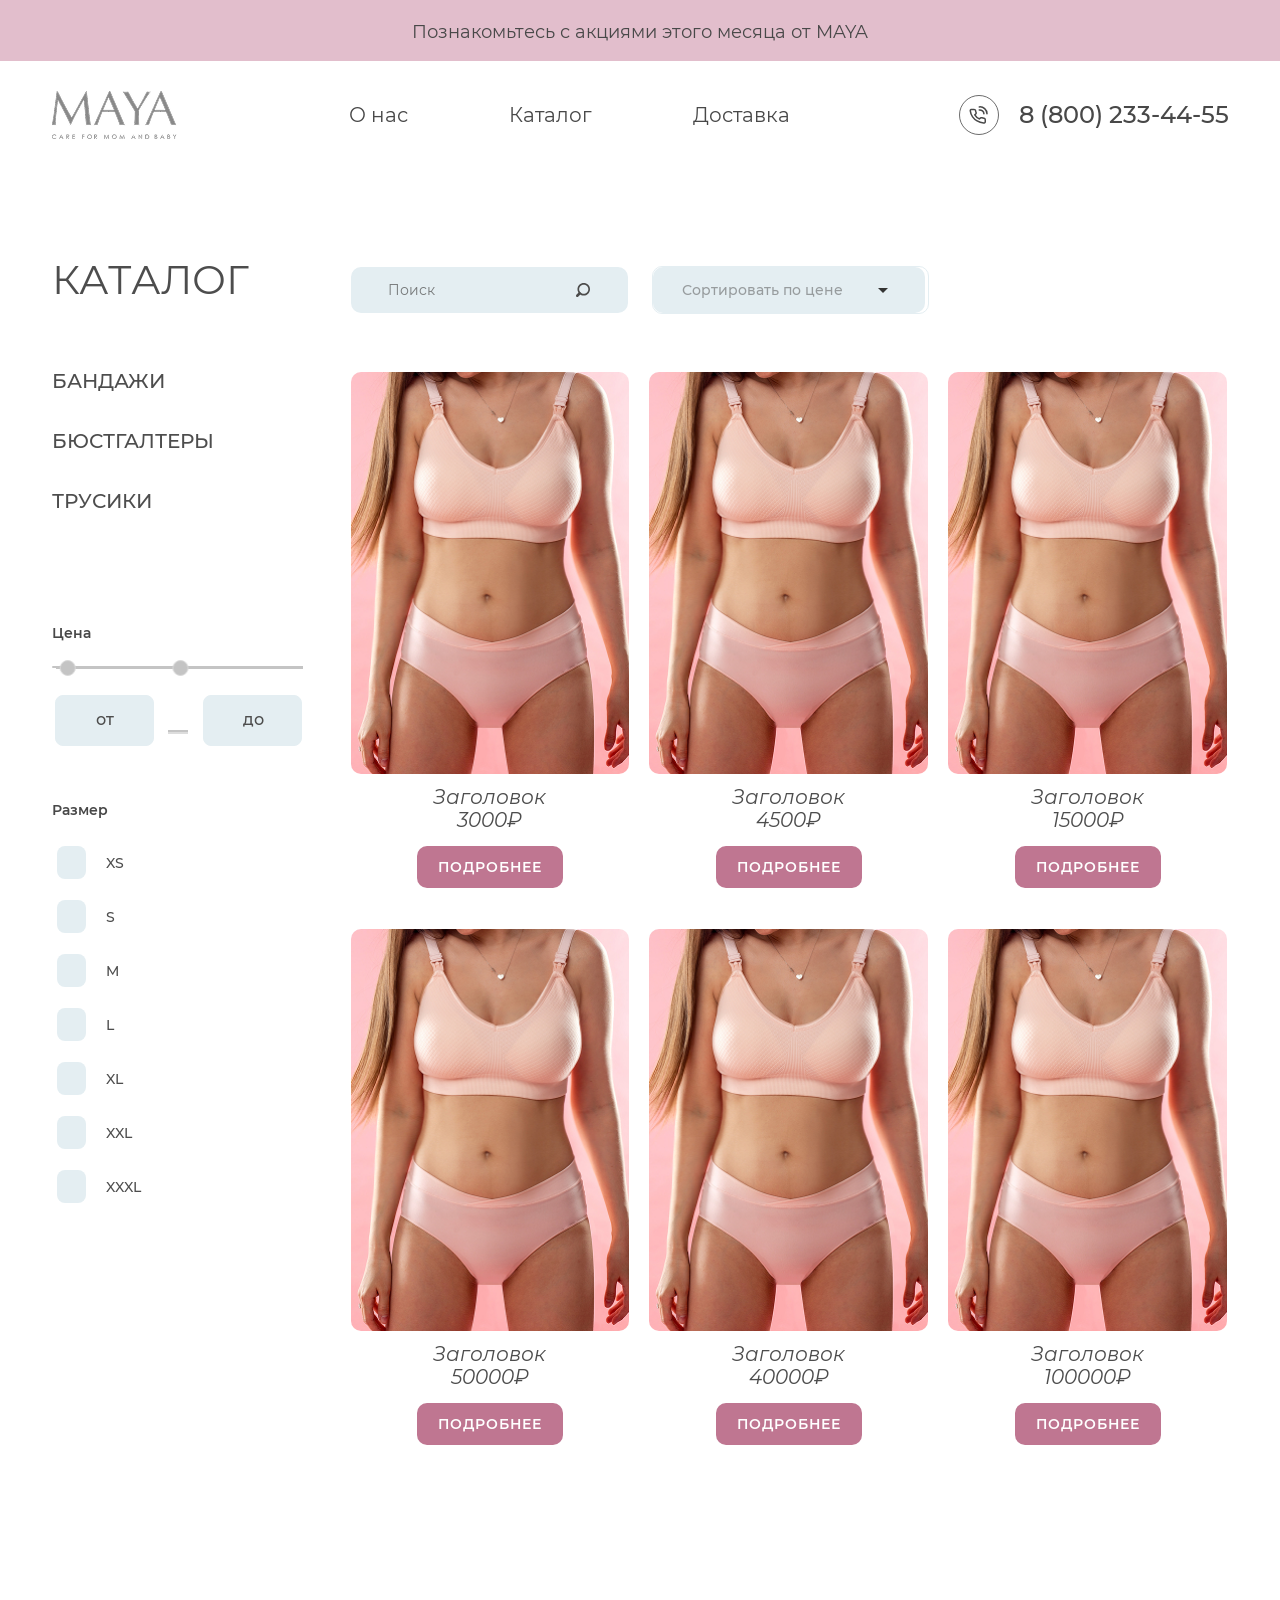
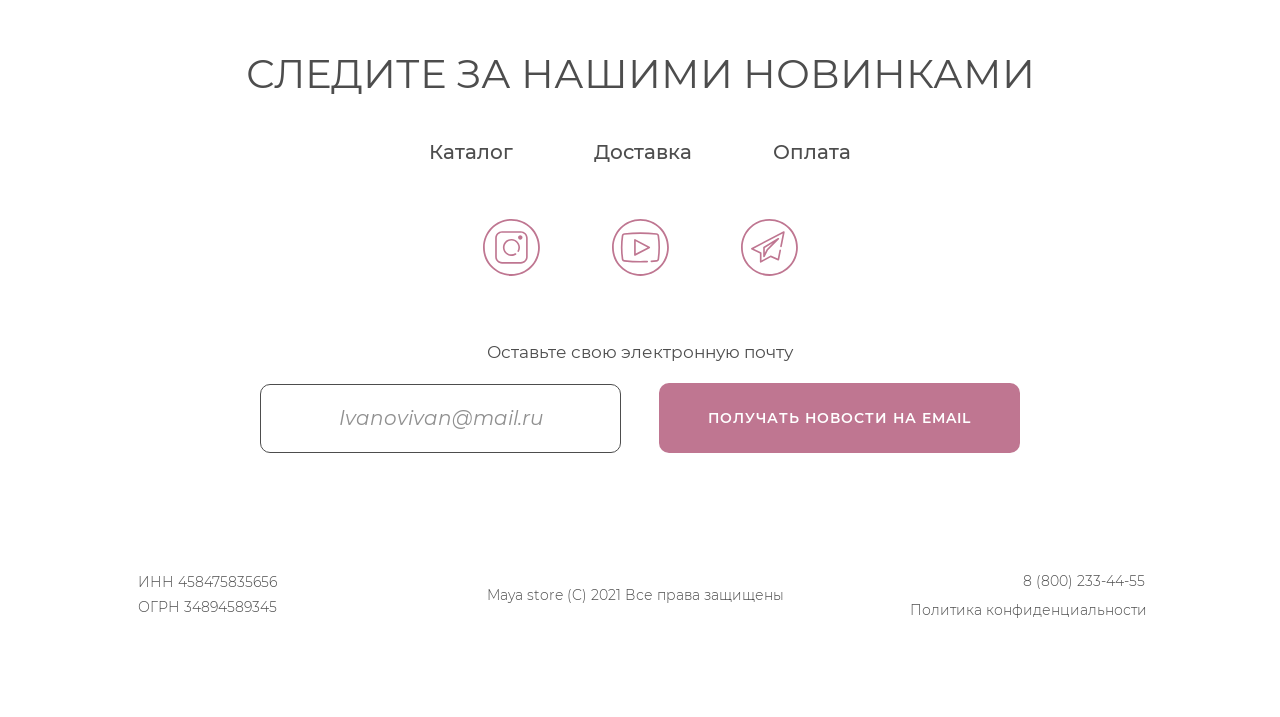
==== catalog.html @ 677fe9fd "Магазин нижнего женского белья" ====
<!DOCTYPE html>
<html lang="ru">
  <head>
    <meta charset="UTF-8">
    <meta http-equiv="X-UA-Compatible" content="IE=edge">
    <link rel="shortcut icon" href="img/favicon.svg">
    <meta name="viewport" content="width=device-width, initial-scale=1.0">
    <!--закрасить адресную строку и строку уведомлений в любой цвет.-->
    <meta name="theme-color" content="#1f1f1f">
    <!--Для поиска в сети-->
    <meta name="description" content="Рада видеть Вас на своём сайте.">
    <meta property="og:title" content="Сайт магазина белья для будущих мам">
    <meta property="og:type" content="website">
    <!-- здесь ссылка на сайт-->
    <meta property="og:url" content="http://....ru/">
    <!-- <meta property="og:image" content="картинка для поисковиков ссылка"> -->
    <meta property="og:image" content="https://raw.githubusercontent.com/leska-ver/leska-portfolio/main/img/propertyOgImage.jpg">
    <meta name="keywords" content="заказать, цена, бельё, женское, мам">
    <!-- // Для поиска в сети-->
    <title>MAYA-Каталог</title>
    <!-- Для ценика-Range/полоса nouislider.min.css -->
	  <link rel="stylesheet" href="css/nouislider.min.css">    
    <link rel="stylesheet" href="css/choices.min.css"><!-- Бибиотека для  Селектор. Выбор товара -->
    <link rel="stylesheet" href="css/normalize.css">
    <link rel="stylesheet" href="css/style.css">
    <!-- Временный багфикс. Когда гугл показывает старые данные, ставим это.  
    <meta http-equiv="Cache-Control" content="no-cache, no-store, must-revalidate">
    <meta http-equiv="Pragma" content="no-cache">
    <meta http-equiv="Expires" content="0">-->
  </head>
  <body>
    <div class="wrapper">
      <h1 class="visually-hidden">Я для семантики</h1>
      <header class="header catalog1">      
        <div class="header__top pinc">
          <div class="header__top-container container tundora">
            <h2 class="header__top-h2 h2 inherit">Познакомьтесь с акциями этого месяца от MAYA</h2>
          </div>                
        </div>
        <div class="header__bottom">          
          <div class="header__bottom-container container">
            <a class="header__bottom-logo logo border-tapestry" href="index.html" aria-label="Логотип MAYA">
              <img class="logo__img" src="img/logo-black.png" alt="Логотип MAYA">
            </a>
            <div class="header__bottom-navigation navigation">
              <button class="navigation__burger burger" type="button">
                <span class="burger__lines"></span>
              </button>
              <nav class="navigation__nav">
                <ul class="navigation__list">
                  <li class="navigation__item">
                    <a class="navigation__link tundora border-tapestry" href="o-nas.html" aria-label="Ссылка">О нас</a>
                  </li>
                  <li class="navigation__item">
                    <a class="navigation__link tundora border-tapestry" href="catalog.html" aria-label="Ссылка">Каталог</a>
                  </li>
                  <li class="navigation__item">
                    <a class="navigation__link tundora border-tapestry" href="dostavka.html" aria-label="Ссылка">Доставка</a>
                  </li>
                </ul>
              </nav>
              <div class="navigation__overlay"></div>
            </div>
            <a class="header__bottom-telephone tundora border-tapestry" href="tel:+78002334455" aria-label="Номер для связи">
              <span>
                <svg width="40" height="40" viewBox="0 0 40 40" fill="none" xmlns="http://www.w3.org/2000/svg">
                  <path d="M26.2625 24.6418V26.7035C26.2633 26.8949 26.2203 27.0843 26.1362 27.2597C26.0522 27.435 25.9288 27.5925 25.7742 27.7218C25.6195 27.8512 25.4369 27.9497 25.2381 28.0111C25.0392 28.0724 24.8285 28.0951 24.6195 28.0779C22.3003 27.8481 20.0726 27.1255 18.1153 25.9682C16.2943 24.9131 14.7504 23.5053 13.5933 21.8449C12.3196 20.0521 11.5269 18.0109 11.2796 15.8867C11.2607 15.6967 11.2855 15.5052 11.3523 15.3243C11.4191 15.1435 11.5264 14.9773 11.6675 14.8364C11.8086 14.6955 11.9803 14.5829 12.1717 14.5058C12.3632 14.4287 12.5701 14.3888 12.7794 14.3886H15.0404C15.4061 14.3853 15.7607 14.5034 16.038 14.7209C16.3154 14.9384 16.4965 15.2404 16.5477 15.5706C16.6431 16.2304 16.8201 16.8782 17.0753 17.5017C17.1767 17.7477 17.1986 18.015 17.1385 18.272C17.0784 18.529 16.9387 18.7649 16.7361 18.9517L15.779 19.8245C16.8518 21.5449 18.4141 22.9695 20.301 23.9478L21.2581 23.075C21.463 22.8902 21.7217 22.7629 22.0036 22.7081C22.2854 22.6533 22.5786 22.6733 22.8484 22.7658C23.5321 22.9984 24.2426 23.1598 24.9662 23.2468C25.3323 23.2939 25.6666 23.462 25.9056 23.7193C26.1446 23.9765 26.2716 24.3048 26.2625 24.6418Z" stroke="#484848" stroke-width="1.5" stroke-linecap="round" stroke-linejoin="round"/>
                  <path d="M27.9997 18.8067C27.9997 14.7135 24.3193 11.4472 20.2725 11.8946" stroke="#484848" stroke-width="1.5" stroke-linecap="round" stroke-linejoin="round"/>
                  <path d="M24.9088 18.808C24.9088 16.5335 22.7006 14.7186 20.2725 14.9672" stroke="#484848" stroke-width="1.5" stroke-linecap="round" stroke-linejoin="round"/>
                  <circle opacity="0.8" cx="20" cy="20" r="19.5" stroke="#484848"/>
                </svg>
              </span>
              8 (800) 233-44-55
            </a>
          </div>
        </div>
      </header>
      <main>
        <section class="katalog">
            <!-- ВСЕ радио-кнопки ВНЕШНИМИ элементами -->
            <input class="katalog__input" type="radio" id="reset" name="color" checked style="display: none;" />
            <input class="katalog__input" type="radio" id="blueXs" name="color" style="display: none;" />
            <input class="katalog__input" type="radio" id="redS" name="color" style="display: none;" />
            <input class="katalog__input" type="radio" id="greenM" name="color" style="display: none;" />
            <input class="katalog__input" type="radio" id="yellowL" name="color" style="display: none;" />
            <input class="katalog__input" type="radio" id="pinkXL" name="color" style="display: none;" />
            <input class="katalog__input" type="radio" id="brownXXL" name="color" style="display: none;" />
            <input class="katalog__input" type="radio" id="goldXXXL" name="color" style="display: none;" />
          <div class="katalog__container container">
            <div class="katalog__left">
              <h2 class="katalog__h2 h2">каталог</h2>
              <ul class="katalog__list">
                <li class="katalog__item">
                  <a class="katalog__link" href="#">Бандажи</a>
                </li>
                <li class="katalog__item">
                  <a class="katalog__link" href="#">Бюстгалтеры</a>
                </li>
                <li class="katalog__item">
                  <a class="katalog__link" href="#">Трусики</a>
                </li>
              </ul>
              <div class="katalog__price">
                <h3 class="katalog__h3 h3">Цена</h3>
                <form class="katalog__form" action="#"  aria-label="выберите цену">
                  <div class="katalog__price-slide" id="range-slider"></div>
                  <div class="katalog__labelprice">
                    <label class="katalog__label-ot" tabindex="0" role="button" aria-label="Изменить минимальную цену">
                      <span class="katalog__price-display" id="min-display">от</span>
                      <input class="katalog__price-input first-price" type="number" id="first-price" min="0" max="225000" value="2000" style="display: none;">
                    </label>
                    <div class="katalog__line" role="presentation" aria-hidden="true"></div>
                    <label class="katalog__label-do" tabindex="0" role="button" aria-label="Изменить максимальную цену">
                      <span class="katalog__price-display" id="max-display">до</span>
                      <input class="katalog__price-input second-price" type="number" id="second-price" min="0" max="225000" value="150000" style="display: none;">
                    </label>
                  </div>
                </form>
              </div>
              <!-- Размеры (цвета) -->
              <h3 class="katalog__h3 h3">Размер</h3>
              <!-- Только лейблы -->
              <label class="katalog__radio katalog__radio--vse katalog__radio--reset" for="reset" tabindex="0" aria-label="Все размеры" style="display: none;"><!-- Все--></label>
              <label class="katalog__radio katalog__radio--xs" for="blueXs" tabindex="0" aria-label="Размер XS"><!--XS--></label>
              <label class="katalog__radio katalog__radio--s" for="redS" tabindex="0" aria-label="Размер S"><!--S--></label>
              <label class="katalog__radio katalog__radio--m" for="greenM" tabindex="0" aria-label="Размер M"><!--M--></label>
              <label class="katalog__radio katalog__radio--l" for="yellowL" tabindex="0" aria-label="Размер L"><!--L--></label>
              <label class="katalog__radio katalog__radio--xl" for="pinkXL" tabindex="0" aria-label="Размер XL"><!--XL--></label>
              <label class="katalog__radio katalog__radio--xxl" for="brownXXL" tabindex="0" aria-label="Размер XXL"><!--XXL--></label>
              <label class="katalog__radio katalog__radio--xxxl" for="goldXXXL" tabindex="0" aria-label="Размер XXXL"><!--XXXL--></label>
            </div>
            <div class="katalog__right">
              <div class="katalog__parameters">
                <!-- Поиск -->
                <form class="katalog__search">
                  <button type="button" aria-label="Поиск по товарам" class="katalog__search-icon">
                    <svg class="icon-search" width="14" height="14" viewBox="0 0 14 14" fill="none" xmlns="http://www.w3.org/2000/svg">
                      <path fill-rule="evenodd" clip-rule="evenodd" d="M4.49645 9.50337C6.28874 11.2956 9.19461 11.2956 10.9869 9.50337C12.7792 7.71112 12.7792 4.8053 10.9869 3.01305C9.19461 1.22079 6.28874 1.22079 4.49645 3.01305C2.70416 4.8053 2.70416 7.71112 4.49645 9.50337ZM3.31637 10.6834C5.7604 13.1274 9.72295 13.1274 12.167 10.6834C14.611 8.23945 14.611 4.27697 12.167 1.83299C9.72295 -0.610996 5.7604 -0.610996 3.31637 1.83299C0.872338 4.27697 0.872338 8.23945 3.31637 10.6834Z" fill="#4C4C4C"/>
                      <path d="M3.61183 8.61815L5.38195 10.3882L2.13673 13.6334C1.64792 14.1222 0.85541 14.1222 0.366604 13.6334C-0.122201 13.1446 -0.122201 12.3521 0.366604 11.8633L3.61183 8.61815Z" fill="#4C4C4C"/>
                    </svg>
                    <!-- Иконка крестика (скрыта по умолчанию) -->
                    <svg class="icon-clear" width="14" height="14" viewBox="0 0 14 14" fill="none" style="display: none;">
                      <path d="M13 1L1 13M1 1L13 13" stroke="#4C4C4C" stroke-width="2" stroke-linecap="round"/>
                    </svg>
                  </button>
                  <input type="search" class="katalog__search-input" placeholder="Поиск" name="search">
                </form>
                <!-- Селектор "Размер" Фильтр по размеру (добавь этот блок) -->
                <div class="katalog__filter-size">
                  <label class="katalog__filter-title" for="size-filter">Размер</label><!-- Доступность -->
                  <select class="katalog__size-select" name="size" id="size-filter">
                    <option value="">Сортировать по цене</option>
                    <option value="0-3000">до 3 000₽ (бюджет)</option>
                    <option value="3001-4500">3 001₽ - 4 500₽ (стандарт)</option>
                    <option value="4501-50000">4 501₽ - 50 000₽ (премиум)</option>
                    <option value="50001-150000">50 001₽ - 150 000₽ (люкс)</option>
                    <option value="150001-225000">от 150 001₽ (эксклюзив)</option>
                  </select>
                </div>
              </div> 
              <!-- Товары -->
              <ul class="katalog__filter-list">
                <li class="katalog__filter-item blueXs" data-price="3000" data-size="XS">
                  <article class="katalog__filter-article">
                    <div class="katalog__filter-platform">
                      <img class="katalog__filter-img" src="./img/underwear.jpg" srcset="./img/underwear@2x.jpg 2x" width="250" height="356" loading="lazy" alt="Товар">
                    </div>
                    <div class="katalog__filter-block">
                      <div><!--Блок для выравнивание текста-->
                        <p class="katalog__filter-desc">
                          <span class="katalog__filter-name">Заголовок</span>
                          <span class="katalog__filter-price">3000₽</span>
                        </p>                        
                      </div> 
                      <div class="katalog__filter-action">
                        <a class="katalog__filter-btn btn" href="productCard.html" target="_blank">подробнее</a>
                      </div>
                    </div>
                  </article>
                </li>
                <li class="katalog__filter-item redS" data-price="4500" data-size="S">
                  <article class="katalog__filter-article">
                    <div class="katalog__filter-platform">
                      <img class="katalog__filter-img" src="./img/underwear.jpg" srcset="./img/underwear@2x.jpg 2x" width="250" height="356" loading="lazy" alt="Товар">
                    </div>
                    <div class="katalog__filter-block">
                      <div><!--Блок для выравнивание текста-->
                        <p class="katalog__filter-desc">
                          <span class="katalog__filter-name">Заголовок</span>
                          <span class="katalog__filter-price">4500₽</span>
                        </p>                        
                      </div> 
                      <div class="katalog__filter-action">
                        <a class="katalog__filter-btn btn" href="productCard.html" target="_blank">подробнее</a>
                      </div>
                    </div>
                  </article>
                </li>
                <li class="katalog__filter-item greenM" data-price="15000" data-size="M">
                  <article class="katalog__filter-article">
                    <div class="katalog__filter-platform">
                      <img class="katalog__filter-img" src="./img/underwear.jpg" srcset="./img/underwear@2x.jpg 2x" width="250" height="356" loading="lazy" alt="Товар">
                    </div>
                    <div class="katalog__filter-block">
                      <div><!--Блок для выравнивание текста-->
                        <p class="katalog__filter-desc">
                          <span class="katalog__filter-name">Заголовок</span>
                          <span class="katalog__filter-price">15000₽</span>
                        </p>                        
                      </div> 
                      <div class="katalog__filter-action">
                        <a class="katalog__filter-btn btn" href="productCard.html" target="_blank">подробнее</a>
                      </div>
                    </div>
                  </article>
                </li>
                <li class="katalog__filter-item yellowL" data-price="50000" data-size="L">
                  <article class="katalog__filter-article">
                    <div class="katalog__filter-platform">
                      <img class="katalog__filter-img" src="./img/underwear.jpg" srcset="./img/underwear@2x.jpg 2x" width="250" height="356" loading="lazy" alt="Товар">
                    </div>
                    <div class="katalog__filter-block">
                      <div><!--Блок для выравнивание текста-->
                        <p class="katalog__filter-desc">
                          <span class="katalog__filter-name">Заголовок</span>
                          <span class="katalog__filter-price">50000₽</span>
                        </p>                        
                      </div> 
                      <div class="katalog__filter-action">
                        <a class="katalog__filter-btn btn" href="productCard.html" target="_blank">подробнее</a>
                      </div>
                    </div>
                  </article>
                </li>
                <li class="katalog__filter-item pinkXL" data-price="40000" data-size="XL">
                  <article class="katalog__filter-article">
                    <div class="katalog__filter-platform">
                      <img class="katalog__filter-img" src="./img/underwear.jpg" srcset="./img/underwear@2x.jpg 2x" width="250" height="356" loading="lazy" alt="Товар">
                    </div>
                    <div class="katalog__filter-block">
                      <div><!--Блок для выравнивание текста-->
                        <p class="katalog__filter-desc">
                          <span class="katalog__filter-name">Заголовок</span>
                          <span class="katalog__filter-price">40000₽</span>
                        </p>                        
                      </div> 
                      <div class="katalog__filter-action">
                        <a class="katalog__filter-btn btn" href="productCard.html" target="_blank">подробнее</a>
                      </div>
                    </div>
                  </article>
                </li>
                <li class="katalog__filter-item brownXXL" data-price="100000" data-size="XXL">
                  <article class="katalog__filter-article">
                    <div class="katalog__filter-platform">
                      <img class="katalog__filter-img" src="./img/underwear.jpg" srcset="./img/underwear@2x.jpg 2x" width="250" height="356" loading="lazy" alt="Товар">
                    </div>
                    <div class="katalog__filter-block">
                      <div><!--Блок для выравнивание текста-->
                        <p class="katalog__filter-desc">
                          <span class="katalog__filter-name">Заголовок</span>
                          <span class="katalog__filter-price">1000₽</span>
                        </p>                        
                      </div> 
                      <div class="katalog__filter-action">
                        <a class="katalog__filter-btn btn" href="productCard.html" target="_blank">подробнее</a>
                      </div>
                    </div>
                  </article>
                </li>
                <li class="katalog__filter-item goldXXXL" data-price="177077" data-size="XXXL">
                  <article class="katalog__filter-article">
                    <div class="katalog__filter-platform">
                      <img class="katalog__filter-img" src="./img/underwear.jpg" srcset="./img/underwear@2x.jpg 2x" width="250" height="356" loading="lazy" alt="Товар">
                    </div>
                    <div class="katalog__filter-block">
                      <div><!--Блок для выравнивание текста-->
                        <p class="katalog__filter-desc">
                          <span class="katalog__filter-name">Заголовок</span>
                          <span class="katalog__filter-price">177077₽</span>
                        </p>                        
                      </div> 
                      <div class="katalog__filter-action">
                        <a class="katalog__filter-btn btn" href="productCard.html" target="_blank">подробнее</a>
                      </div>
                    </div>
                  </article>
                </li>
                <li class="katalog__filter-item blueXs" data-price="200033" data-size="XS">
                  <article class="katalog__filter-article">
                    <div class="katalog__filter-platform">
                      <img class="katalog__filter-img" src="./img/underwear.jpg" srcset="./img/underwear@2x.jpg 2x" width="250" height="356" loading="lazy" alt="Товар">
                    </div>
                    <div class="katalog__filter-block">
                      <div><!--Блок для выравнивание текста-->
                        <p class="katalog__filter-desc">
                          <span class="katalog__filter-name">Заголовок</span>
                          <span class="katalog__filter-price">200033₽</span>
                        </p>                        
                      </div> 
                      <div class="katalog__filter-action">
                        <a class="katalog__filter-btn btn" href="productCard.html" target="_blank">подробнее</a>
                      </div>
                    </div>
                  </article>
                </li>
                <li class="katalog__filter-item redS" data-price="190500" data-size="S">
                  <article class="katalog__filter-article">
                    <div class="katalog__filter-platform">
                      <img class="katalog__filter-img" src="./img/underwear.jpg" srcset="./img/underwear@2x.jpg 2x" width="250" height="356" loading="lazy" alt="Товар">
                    </div>
                    <div class="katalog__filter-block">
                      <div><!--Блок для выравнивание текста-->
                        <p class="katalog__filter-desc">
                          <span class="katalog__filter-name">Заголовок</span>
                          <span class="katalog__filter-price">190500₽</span>
                        </p>                        
                      </div> 
                      <div class="katalog__filter-action">
                        <a class="katalog__filter-btn btn" href="productCard.html" target="_blank">подробнее</a>
                      </div>
                    </div>
                  </article>
                </li>
                <li class="katalog__filter-item greenM" data-price="210003" data-size="M">
                  <article class="katalog__filter-article">
                    <div class="katalog__filter-platform">
                      <img class="katalog__filter-img" src="./img/underwear.jpg" srcset="./img/underwear@2x.jpg 2x" width="250" height="356" loading="lazy" alt="Товар">
                    </div>
                    <div class="katalog__filter-block">
                      <div><!--Блок для выравнивание текста-->
                        <p class="katalog__filter-desc">
                          <span class="katalog__filter-name">Заголовок</span>
                          <span class="katalog__filter-price">210003₽</span>
                        </p>                        
                      </div> 
                      <div class="katalog__filter-action">
                        <a class="katalog__filter-btn btn" href="productCard.html" target="_blank">подробнее</a>
                      </div>
                    </div>
                  </article>
                </li>
                <li class="katalog__filter-item yellowL" data-price="225000" data-size="L">
                  <article class="katalog__filter-article">
                    <div class="katalog__filter-platform">
                      <img class="katalog__filter-img" src="./img/underwear.jpg" srcset="./img/underwear@2x.jpg 2x" width="250" height="356" loading="lazy" alt="Товар">
                    </div>
                    <div class="katalog__filter-block">
                      <div><!--Блок для выравнивание текста-->
                        <p class="katalog__filter-desc">
                          <span class="katalog__filter-name">Заголовок</span>
                          <span class="katalog__filter-price">225000₽</span>
                        </p>                        
                      </div> 
                      <div class="katalog__filter-action">
                        <a class="katalog__filter-btn btn" href="productCard.html" target="_blank">подробнее</a>
                      </div>
                    </div>
                  </article>
                </li>
                <li class="katalog__filter-item pinkXL" data-price="152000" data-size="XL">
                  <article class="katalog__filter-article">
                    <div class="katalog__filter-platform">
                      <img class="katalog__filter-img" src="./img/underwear.jpg" srcset="./img/underwear@2x.jpg 2x" width="250" height="356" loading="lazy" alt="Товар">
                    </div>
                    <div class="katalog__filter-block">
                      <div><!--Блок для выравнивание текста-->
                        <p class="katalog__filter-desc">
                          <span class="katalog__filter-name">Колобок</span>
                          <span class="katalog__filter-price">152000₽</span>
                        </p>                        
                      </div> 
                      <div class="katalog__filter-action">
                        <a class="katalog__filter-btn btn" href="productCard.html" target="_blank">подробнее</a>
                      </div>
                    </div>
                  </article>
                </li>
                <li class="katalog__filter-item brownXXL" data-price="150001" data-size="XXL">
                  <article class="katalog__filter-article">
                    <div class="katalog__filter-platform">
                      <img class="katalog__filter-img" src="./img/underwear.jpg" srcset="./img/underwear@2x.jpg 2x" width="250" height="356" loading="lazy" alt="Товар">
                    </div>
                    <div class="katalog__filter-block">
                      <div><!--Блок для выравнивание текста-->
                        <p class="katalog__filter-desc">
                          <span class="katalog__filter-name">Заголовок</span>
                          <span class="katalog__filter-price">150001₽</span>
                        </p>                        
                      </div> 
                      <div class="katalog__filter-action">
                        <a class="katalog__filter-btn btn" href="productCard.html" target="_blank">подробнее</a>
                      </div>
                    </div>
                  </article>
                </li>
                <li class="katalog__filter-item goldXXXL" data-price="200150" data-size="XXXL">
                  <article class="katalog__filter-article">
                    <div class="katalog__filter-platform">
                      <img class="katalog__filter-img" src="./img/underwear.jpg" srcset="./img/underwear@2x.jpg 2x" width="250" height="356" loading="lazy" alt="Товар">
                    </div>
                    <div class="katalog__filter-block">
                      <div><!--Блок для выравнивание текста-->
                        <p class="katalog__filter-desc">
                          <span class="katalog__filter-name">Богач</span>
                          <span class="katalog__filter-price">200150₽</span>
                        </p>                        
                      </div> 
                      <div class="katalog__filter-action">
                        <a class="katalog__filter-btn btn" href="productCard.html" target="_blank">подробнее</a>
                      </div>
                    </div>
                  </article>
                </li>
              </ul>
            </div>
          </div>
        </section>  
        <!-- Шаблон-2.2 -->
        <section class="latest">
          <div class="latest__container container">
            <h2 class="latest__h2 h2">Следите за нашими новинками</h2>
            <ul class="latest__list">
              <li class="latest__item">
                <a class="latest__link" href="catalog.html" aria-label="Нажмите чтобы узнать о компании" target="_blank">Каталог</a>
              </li>
              <li class="latest__item">
                <a class="latest__link" href="dostavka.html" aria-label="Нажмите чтобы узнать о гарантии и возврате" target="_blank">Доставка</a>
              </li>
              <li class="latest__item">
                <a class="latest__link" href="#" aria-label="Нажмите чтобы узнать что мы предлагаем корпоративным клиентам" target="_blank">Оплата</a>
              </li>
            </ul>
            <nav class="latest__nav">
              <ul class="latest__list-icone">
                <li class="latest__item-isone">
                  <a href="www.instagram.com/" class="latest__link-icone" aria-label="Наш Instagram" target="_blank">
                    <svg width="57" height="57" viewBox="0 0 57 57" fill="none" xmlns="http://www.w3.org/2000/svg">
                      <path d="M48.554 8.3306C43.182 2.95844 36.0394 0 28.4423 0C20.8452 0 13.7026 2.95844 8.3306 8.3306C2.95844 13.7026 0 20.8452 0 28.4423C0 36.0394 2.95844 43.182 8.3306 48.554C13.7026 53.9262 20.8452 56.8846 28.4423 56.8846C36.0394 56.8846 43.182 53.9262 48.554 48.554C53.9261 43.1819 56.8846 36.0394 56.8846 28.4423C56.8846 20.8452 53.9262 13.7026 48.554 8.3306ZM28.4423 55.0883C13.7496 55.0883 1.79631 43.135 1.79631 28.4423C1.79631 13.7496 13.7496 1.79631 28.4423 1.79631C43.135 1.79631 55.0883 13.7496 55.0883 28.4423C55.0883 43.135 43.135 55.0883 28.4423 55.0883Z" fill="#BF7691"/>
                      <path d="M37.8474 12.1636H19.0396C15.2487 12.1636 12.1648 15.2476 12.1648 19.0384V37.8464C12.1648 41.637 15.2488 44.7211 19.0396 44.7211H37.8476C41.6382 44.7211 44.7223 41.637 44.7223 37.8463V19.0384C44.7222 15.2475 41.6382 12.1636 37.8474 12.1636ZM43.0668 37.8462C43.0668 40.7241 40.7253 43.0656 37.8474 43.0656H19.0396C16.1616 43.0656 13.8202 40.7241 13.8202 37.8462V19.0384C13.8202 16.1604 16.1616 13.819 19.0396 13.819H37.8476C40.7254 13.819 43.0669 16.1604 43.0669 19.0384V37.8462H43.0668Z" fill="#BF7691"/>
                      <path d="M36.9826 27.9529C36.7378 23.598 33.194 20.0945 28.8367 19.898C23.8086 19.6714 19.6694 23.8126 19.899 28.8413C20.0982 33.199 23.6045 36.741 27.9599 36.9822C29.7979 37.0841 31.5191 36.6006 32.9568 35.703C33.4046 35.4234 33.4776 34.8005 33.1043 34.4273C33.1003 34.4233 33.0964 34.4194 33.0925 34.4156C32.8205 34.1434 32.3985 34.1023 32.0716 34.3055C30.9974 34.973 29.7277 35.3541 28.3694 35.3398C24.5345 35.2995 21.4402 32.0794 21.5482 28.2457C21.6568 24.3876 24.949 21.3118 28.8851 21.5585C32.2768 21.771 35.0376 24.4755 35.317 27.8625C35.4308 29.2422 35.1341 30.5457 34.5378 31.6669C34.3672 31.988 34.4198 32.3818 34.6769 32.6389C34.6811 32.6431 34.6854 32.6474 34.6896 32.6516C35.0759 33.0379 35.7292 32.9471 35.9874 32.4657C36.7022 31.1319 37.0746 29.5887 36.9826 27.9529Z" fill="#BF7691"/>
                      <path d="M37.2725 20.7168C38.4915 20.7168 39.4798 19.7286 39.4798 18.5095C39.4798 17.2905 38.4915 16.3022 37.2725 16.3022C36.0534 16.3022 35.0652 17.2905 35.0652 18.5095C35.0652 19.7286 36.0534 20.7168 37.2725 20.7168Z" fill="#BF7691"/>
                    </svg>                        
                  </a>
                </li>
                <li class="latest__item-isone">
                  <a href="https://www.youtube.com/" class="latest__link-icone" aria-label="Наш YouTube" target="_blank">
                    <svg width="57" height="57" viewBox="0 0 57 57" fill="none" xmlns="http://www.w3.org/2000/svg">
                      <path d="M48.554 8.3306C43.182 2.95844 36.0394 0 28.4423 0C20.8452 0 13.7026 2.95844 8.33071 8.3306C2.95844 13.7026 0 20.8452 0 28.4423C0 36.0394 2.95844 43.182 8.33071 48.554C13.7026 53.9262 20.8452 56.8846 28.4423 56.8846C36.0394 56.8846 43.182 53.9262 48.554 48.554C53.9261 43.1819 56.8846 36.0394 56.8846 28.4423C56.8846 20.8452 53.9262 13.7026 48.554 8.3306ZM28.4423 55.0883C13.7496 55.0883 1.79631 43.135 1.79631 28.4423C1.79631 13.7496 13.7496 1.79631 28.4423 1.79631C43.135 1.79631 55.0883 13.7496 55.0883 28.4423C55.0883 43.135 43.135 55.0883 28.4423 55.0883Z" fill="#BF7691"/>
                      <path d="M47.177 16.7228C46.9806 15.3781 45.8965 14.3316 44.5407 14.1781C33.8587 12.9679 23.0263 12.968 12.3443 14.1781C10.9884 14.3317 9.90441 15.3781 9.70792 16.7229C8.57294 24.4986 8.57294 32.3839 9.70792 40.1598C9.90431 41.5045 10.9884 42.551 12.3442 42.7045C17.6853 43.3096 23.0638 43.6123 28.4424 43.6123C30.732 43.6123 33.0217 43.5568 35.3083 43.4469C35.7488 43.4257 36.0947 43.0606 36.0947 42.6196C36.0947 42.1462 35.6982 41.7709 35.2254 41.7935C27.6567 42.1563 20.0557 41.9122 12.5305 41.0595C11.921 40.9905 11.4337 40.5221 11.346 39.9205C10.2342 32.3034 10.2342 24.579 11.3459 16.962C11.4338 16.3604 11.921 15.892 12.5306 15.823C17.8096 15.225 23.126 14.9259 28.4424 14.9259C33.7589 14.9259 39.0752 15.2249 44.3544 15.823C44.9639 15.892 45.4511 16.3605 45.5388 16.962C46.6506 24.5791 46.6506 32.3035 45.5389 39.9205C45.451 40.5222 44.9639 40.9905 44.3544 41.0595C44.3544 41.0595 44.3544 41.0595 44.3543 41.0595C42.6521 41.2523 40.9459 41.414 39.2373 41.5445C38.8054 41.5775 38.4712 41.936 38.4712 42.3691V42.3699C38.4712 42.8509 38.88 43.2322 39.3595 43.1955C41.0896 43.0634 42.817 42.8996 44.5406 42.7044C45.8965 42.5508 46.9805 41.5044 47.177 40.1596C48.312 32.384 48.312 24.4986 47.177 16.7228Z" fill="#BF7691"/>
                      <path d="M37.6564 27.7101L23.309 20.1741C23.0524 20.0393 22.744 20.0485 22.4961 20.1985C22.248 20.3484 22.0964 20.617 22.0964 20.9069V35.9788C22.0964 36.2687 22.248 36.5374 22.4961 36.6873C22.6274 36.7666 22.7756 36.8066 22.9241 36.8066C23.0561 36.8066 23.1883 36.775 23.309 36.7116L37.6564 29.1756C37.9287 29.0326 38.0993 28.7504 38.0993 28.4428C38.0993 28.1352 37.9287 27.8532 37.6564 27.7101ZM23.7519 34.6092V22.2767L35.4915 28.4429L23.7519 34.6092Z" fill="#BF7691"/>
                    </svg>
                  </a>
                </li>
                <li class="latest__item-isone">
                  <a href="https://web.telegram.org/k/" class="latest__link-icone" aria-label="Наш Telegram" target="_blank">
                    <svg width="57" height="57" viewBox="0 0 57 57" fill="none" xmlns="http://www.w3.org/2000/svg">
                      <path d="M48.554 8.3306C43.182 2.95844 36.0394 0 28.4423 0C20.8452 0 13.7026 2.95844 8.3306 8.3306C2.95844 13.7026 0 20.8452 0 28.4423C0 36.0394 2.95844 43.182 8.3306 48.554C13.7026 53.9262 20.8452 56.8846 28.4423 56.8846C36.0394 56.8846 43.182 53.9262 48.554 48.554C53.9261 43.1819 56.8846 36.0394 56.8846 28.4423C56.8846 20.8452 53.9262 13.7026 48.554 8.3306ZM28.4423 55.0883C13.7496 55.0883 1.79631 43.135 1.79631 28.4423C1.79631 13.7496 13.7496 1.79631 28.4423 1.79631C43.135 1.79631 55.0883 13.7496 55.0883 28.4423C55.0883 43.135 43.135 55.0883 28.4423 55.0883Z" fill="#BF7691"/>
                      <path d="M43.3698 12.4356C43.1157 12.2441 42.7742 12.2154 42.4916 12.3616L10.4859 28.9163C10.2092 29.0593 10.0363 29.3457 10.0383 29.6571C10.0404 29.9686 10.2172 30.2525 10.4959 30.3919L18.8676 34.5775V42.8717C18.8676 43.0887 18.9415 43.3035 19.0909 43.4611C19.2561 43.6355 19.4757 43.7229 19.6955 43.7229C19.8339 43.7229 19.9723 43.6883 20.0975 43.6187L29.6754 38.2976L37.0061 41.4393C37.1621 41.5062 37.3347 41.5338 37.5016 41.5027C37.8451 41.4385 38.1005 41.1754 38.1656 40.8503L40.0204 31.5762C40.1227 31.064 39.731 30.5861 39.2086 30.5861C38.814 30.5859 38.4744 30.8644 38.397 31.2512L36.7422 39.5251L29.9543 36.616C29.7191 36.5152 29.4502 36.529 29.2262 36.6532L20.5232 41.4883V34.0659C20.5232 33.7524 20.346 33.4659 20.0656 33.3255L12.6921 29.6388L41.7224 14.6231L39.2031 27.2193C39.1007 27.7315 39.4924 28.2094 40.0148 28.2094C40.4093 28.2094 40.7491 27.9308 40.8266 27.5439L43.6835 13.259C43.7459 12.9471 43.6239 12.6269 43.3698 12.4356Z" fill="#BF7691"/>
                      <path d="M38.004 19.2053C37.7439 18.876 37.2782 18.7933 36.9207 19.0136L22.5733 27.8427C22.3285 27.9934 22.1794 28.2603 22.1794 28.5477V37.3769C22.1793 37.7608 22.4433 38.0942 22.8168 38.1825C22.8804 38.1975 22.9442 38.2048 23.0073 38.2048C23.3151 38.2048 23.6049 38.0322 23.7473 37.7471L26.9982 31.2454L37.9397 20.3039C38.2366 20.0069 38.2642 19.5348 38.004 19.2053ZM25.7326 30.1696C25.6699 30.2325 25.6175 30.3052 25.5777 30.3848L23.8349 33.8704V29.0102L31.7839 24.1184L25.7326 30.1696Z" fill="#BF7691"/>
                    </svg>
                  </a>
                </li>
              </ul>
            </nav>            
            <!-- Допустим, это блок с email подпиской --> 
            <p class="latest__text">Оставьте свою электронную почту</p>
            <form class="latest__form modal__form_js" action="mail.php" enctype="multipart/form-data" method="POST" aria-label="Здесь Вы можете получать новости на email" novalidate="novalidate">
              <input type="hidden" name="admin_email[]" value="darki@yandex.ru"><!--darki@yandex.ru-->
              <input type="hidden" name="admin_email[]" value="darki@mail.ru">
              <input type="hidden" name="form_subject" value="Получать новости на email">
              <!-- ЭТО для ясности (форме шаблон) -->
              <input type="hidden" name="form_type" value="subscribe">
              <!-- Обернула в div, если понядобиться ещё один label -->
              <div class="latest__block">
                <!--data здесь он обрабатывает плагин валидатор кода-->
                <label class="latest__label" for="emailZakaz">
                  <input class="latest__input" type="email" name="email" placeholder="Ivanovivan@mail.ru" data-validate-field="email"
                  id="emailZakaz" aria-label="Введите вашу почту" maxlength="35">
                </label>
              </div>
              <button class="latest__button btn">Получать новости на email</button>
            </form>
          </div>
        </section>
      </main>
      <footer class="footer">
        <div class="footer__container container">
          <div class="footer__inn">
            <span>Инн 458475835656 <br>ОГРН 34894589345</span>
          </div>
          <p class="footer__copyright">Maya store (C) 2021 Все права защищены</p>
          <div class="footer__contact">
            <a class="footer__link" href="tel:88002334455" aria-label="Номер для связи">8 (800) 233-44-55</a>
            <a class="footer__conditionality" href="Политика-конфиденциальности.docx" aria-label="Ссылка для скачивание .docx" target="_blank">Политика конфиденциальности</a>
          </div>
        </div>
      </footer>
    </div>


    <!-- ценика-Range -->
	  <script src="js/nouislider.min.js"></script>
    <!-- Бибиотека для  Селектор. Выбор товара -->
    <script src="js/choices.min.js"></script>


	  <!-- Мои -->
     <script src="js/catalog.js"></script>
    <script src="js/script.js"></script>
  </body>
</html>
---- css/nouislider.min.css ----
/*! nouislider - 15.6.0 */
.noUi-target,.noUi-target *{-webkit-touch-callout:none;-webkit-tap-highlight-color:transparent;-webkit-user-select:none;-ms-touch-action:none;touch-action:none;-ms-user-select:none;-moz-user-select:none;user-select:none;-moz-box-sizing:border-box;box-sizing:border-box}.noUi-target{position:relative}.noUi-base,.noUi-connects{width:100%;height:100%;position:relative;z-index:1}.noUi-connects{overflow:hidden;z-index:0}.noUi-connect,.noUi-origin{will-change:transform;position:absolute;z-index:1;top:0;right:0;height:100%;width:100%;-ms-transform-origin:0 0;-webkit-transform-origin:0 0;-webkit-transform-style:preserve-3d;transform-origin:0 0;transform-style:flat}.noUi-txt-dir-rtl.noUi-horizontal .noUi-origin{left:0;right:auto}.noUi-vertical .noUi-origin{top:-100%;width:0}.noUi-horizontal .noUi-origin{height:0}.noUi-handle{-webkit-backface-visibility:hidden;backface-visibility:hidden;position:absolute}.noUi-touch-area{height:100%;width:100%}.noUi-state-tap .noUi-connect,.noUi-state-tap .noUi-origin{-webkit-transition:transform .3s;transition:transform .3s}.noUi-state-drag *{cursor:inherit!important}.noUi-horizontal{height:18px}.noUi-horizontal .noUi-handle{width:34px;height:28px;right:-17px;top:-6px}.noUi-vertical{width:18px}.noUi-vertical .noUi-handle{width:28px;height:34px;right:-6px;bottom:-17px}.noUi-txt-dir-rtl.noUi-horizontal .noUi-handle{left:-17px;right:auto}.noUi-target{background:#FAFAFA;border-radius:4px;border:1px solid #D3D3D3;box-shadow:inset 0 1px 1px #F0F0F0,0 3px 6px -5px #BBB}.noUi-connects{border-radius:3px}.noUi-connect{background:#3FB8AF}.noUi-draggable{cursor:ew-resize}.noUi-vertical .noUi-draggable{cursor:ns-resize}.noUi-handle{border:1px solid #D9D9D9;border-radius:3px;background:#FFF;cursor:default;box-shadow:inset 0 0 1px #FFF,inset 0 1px 7px #EBEBEB,0 3px 6px -3px #BBB}.noUi-active{box-shadow:inset 0 0 1px #FFF,inset 0 1px 7px #DDD,0 3px 6px -3px #BBB}.noUi-handle:after,.noUi-handle:before{content:"";display:block;position:absolute;height:14px;width:1px;background:#E8E7E6;left:14px;top:6px}.noUi-handle:after{left:17px}.noUi-vertical .noUi-handle:after,.noUi-vertical .noUi-handle:before{width:14px;height:1px;left:6px;top:14px}.noUi-vertical .noUi-handle:after{top:17px}[disabled] .noUi-connect{background:#B8B8B8}[disabled] .noUi-handle,[disabled].noUi-handle,[disabled].noUi-target{cursor:not-allowed}.noUi-pips,.noUi-pips *{-moz-box-sizing:border-box;box-sizing:border-box}.noUi-pips{position:absolute;color:#999}.noUi-value{position:absolute;white-space:nowrap;text-align:center}.noUi-value-sub{color:#ccc;font-size:10px}.noUi-marker{position:absolute;background:#CCC}.noUi-marker-sub{background:#AAA}.noUi-marker-large{background:#AAA}.noUi-pips-horizontal{padding:10px 0;height:80px;top:100%;left:0;width:100%}.noUi-value-horizontal{-webkit-transform:translate(-50%,50%);transform:translate(-50%,50%)}.noUi-rtl .noUi-value-horizontal{-webkit-transform:translate(50%,50%);transform:translate(50%,50%)}.noUi-marker-horizontal.noUi-marker{margin-left:-1px;width:2px;height:5px}.noUi-marker-horizontal.noUi-marker-sub{height:10px}.noUi-marker-horizontal.noUi-marker-large{height:15px}.noUi-pips-vertical{padding:0 10px;height:100%;top:0;left:100%}.noUi-value-vertical{-webkit-transform:translate(0,-50%);transform:translate(0,-50%);padding-left:25px}.noUi-rtl .noUi-value-vertical{-webkit-transform:translate(0,50%);transform:translate(0,50%)}.noUi-marker-vertical.noUi-marker{width:5px;height:2px;margin-top:-1px}.noUi-marker-vertical.noUi-marker-sub{width:10px}.noUi-marker-vertical.noUi-marker-large{width:15px}.noUi-tooltip{display:block;position:absolute;border:1px solid #D9D9D9;border-radius:3px;background:#fff;color:#000;padding:5px;text-align:center;white-space:nowrap}.noUi-horizontal .noUi-tooltip{-webkit-transform:translate(-50%,0);transform:translate(-50%,0);left:50%;bottom:120%}.noUi-vertical .noUi-tooltip{-webkit-transform:translate(0,-50%);transform:translate(0,-50%);top:50%;right:120%}.noUi-horizontal .noUi-origin>.noUi-tooltip{-webkit-transform:translate(50%,0);transform:translate(50%,0);left:auto;bottom:10px}.noUi-vertical .noUi-origin>.noUi-tooltip{-webkit-transform:translate(0,-18px);transform:translate(0,-18px);top:auto;right:28px}
---- css/choices.min.css ----
.choices{position:relative;margin-bottom:24px;font-size:16px}.choices:focus{outline:0}.choices:last-child{margin-bottom:0}.choices.is-disabled .choices__inner,.choices.is-disabled .choices__input{background-color:#eaeaea;cursor:not-allowed;-webkit-user-select:none;-ms-user-select:none;user-select:none}.choices.is-disabled .choices__item{cursor:not-allowed}.choices [hidden]{display:none!important}.choices[data-type*=select-one]{cursor:pointer}.choices[data-type*=select-one] .choices__inner{padding-bottom:7.5px}.choices[data-type*=select-one] .choices__input{display:block;width:100%;padding:10px;border-bottom:1px solid #ddd;background-color:#fff;margin:0}.choices[data-type*=select-one] .choices__button{background-image:url([data-uri]);padding:0;background-size:8px;position:absolute;top:50%;right:0;margin-top:-10px;margin-right:25px;height:20px;width:20px;border-radius:10em;opacity:.5}.choices[data-type*=select-one] .choices__button:focus,.choices[data-type*=select-one] .choices__button:hover{opacity:1}.choices[data-type*=select-one] .choices__button:focus{box-shadow:0 0 0 2px #00bcd4}.choices[data-type*=select-one] .choices__item[data-value=''] .choices__button{display:none}.choices[data-type*=select-one]:after{content:'';height:0;width:0;border-style:solid;border-color:#333 transparent transparent;border-width:5px;position:absolute;right:11.5px;top:50%;margin-top:-2.5px;pointer-events:none}.choices[data-type*=select-one].is-open:after{border-color:transparent transparent #333;margin-top:-7.5px}.choices[data-type*=select-one][dir=rtl]:after{left:11.5px;right:auto}.choices[data-type*=select-one][dir=rtl] .choices__button{right:auto;left:0;margin-left:25px;margin-right:0}.choices[data-type*=select-multiple] .choices__inner,.choices[data-type*=text] .choices__inner{cursor:text}.choices[data-type*=select-multiple] .choices__button,.choices[data-type*=text] .choices__button{position:relative;display:inline-block;margin:0 -4px 0 8px;padding-left:16px;border-left:1px solid #008fa1;background-image:url([data-uri]);background-size:8px;width:8px;line-height:1;opacity:.75;border-radius:0}.choices[data-type*=select-multiple] .choices__button:focus,.choices[data-type*=select-multiple] .choices__button:hover,.choices[data-type*=text] .choices__button:focus,.choices[data-type*=text] .choices__button:hover{opacity:1}.choices__inner{display:inline-block;vertical-align:top;width:100%;background-color:#f9f9f9;padding:7.5px 7.5px 3.75px;border:1px solid #ddd;border-radius:2.5px;font-size:14px;min-height:44px;overflow:hidden}.is-focused .choices__inner,.is-open .choices__inner{border-color:#b7b7b7}.is-open .choices__inner{border-radius:2.5px 2.5px 0 0}.is-flipped.is-open .choices__inner{border-radius:0 0 2.5px 2.5px}.choices__list{margin:0;padding-left:0;list-style:none}.choices__list--single{display:inline-block;padding:4px 16px 4px 4px;width:100%}[dir=rtl] .choices__list--single{padding-right:4px;padding-left:16px}.choices__list--single .choices__item{width:100%}.choices__list--multiple{display:inline}.choices__list--multiple .choices__item{display:inline-block;vertical-align:middle;border-radius:20px;padding:4px 10px;font-size:12px;font-weight:500;margin-right:3.75px;margin-bottom:3.75px;background-color:#00bcd4;border:1px solid #00a5bb;color:#fff;word-break:break-all;box-sizing:border-box}.choices__list--multiple .choices__item[data-deletable]{padding-right:5px}[dir=rtl] .choices__list--multiple .choices__item{margin-right:0;margin-left:3.75px}.choices__list--multiple .choices__item.is-highlighted{background-color:#00a5bb;border:1px solid #008fa1}.is-disabled .choices__list--multiple .choices__item{background-color:#aaa;border:1px solid #919191}.choices__list--dropdown{visibility:hidden;z-index:1;position:absolute;width:100%;background-color:#fff;border:1px solid #ddd;top:100%;margin-top:-1px;border-bottom-left-radius:2.5px;border-bottom-right-radius:2.5px;overflow:hidden;word-break:break-all;will-change:visibility}.choices__list--dropdown.is-active{visibility:visible}.is-open .choices__list--dropdown{border-color:#b7b7b7}.is-flipped .choices__list--dropdown{top:auto;bottom:100%;margin-top:0;margin-bottom:-1px;border-radius:.25rem .25rem 0 0}.choices__list--dropdown .choices__list{position:relative;max-height:300px;overflow:auto;-webkit-overflow-scrolling:touch;will-change:scroll-position}.choices__list--dropdown .choices__item{position:relative;padding:10px;font-size:14px}[dir=rtl] .choices__list--dropdown .choices__item{text-align:right}@media (min-width:640px){.choices__list--dropdown .choices__item--selectable{padding-right:100px}.choices__list--dropdown .choices__item--selectable:after{content:attr(data-select-text);font-size:12px;opacity:0;position:absolute;right:10px;top:50%;transform:translateY(-50%)}[dir=rtl] .choices__list--dropdown .choices__item--selectable{text-align:right;padding-left:100px;padding-right:10px}[dir=rtl] .choices__list--dropdown .choices__item--selectable:after{right:auto;left:10px}}.choices__list--dropdown .choices__item--selectable.is-highlighted{background-color:#f2f2f2}.choices__list--dropdown .choices__item--selectable.is-highlighted:after{opacity:.5}.choices__item{cursor:default}.choices__item--selectable{cursor:pointer}.choices__item--disabled{cursor:not-allowed;-webkit-user-select:none;-ms-user-select:none;user-select:none;opacity:.5}.choices__heading{font-weight:600;font-size:12px;padding:10px;border-bottom:1px solid #f7f7f7;color:gray}.choices__button{text-indent:-9999px;-webkit-appearance:none;-moz-appearance:none;appearance:none;border:0;background-color:transparent;background-repeat:no-repeat;background-position:center;cursor:pointer}.choices__button:focus,.choices__input:focus{outline:0}.choices__input{display:inline-block;vertical-align:baseline;background-color:#f9f9f9;font-size:14px;margin-bottom:5px;border:0;border-radius:0;max-width:100%;padding:4px 0 4px 2px}[dir=rtl] .choices__input{padding-right:2px;padding-left:0}.choices__placeholder{opacity:.5}
---- css/style.css ----
@font-face {
  font-family: 'Montserrat';
  font-style: normal;
  font-weight: 500;
  src: url('../fonts/Montserrat-Medium.woff2') format('woff2'), url('../fonts/Montserrat-Medium.woff') format('woff');
  font-display: swap;
}

@font-face {
  font-family: 'Montserrat';
  font-style: normal;
  font-weight: 400;
  src: url('../fonts/Montserrat-Regular.woff2') format('woff2'), url('../fonts/Montserrat-Regular.woff') format('woff');
  font-display: swap;
}

@font-face {
  font-family: 'Montserrat';
  font-style: normal;
  font-weight: 300;
  src: url('../fonts/Montserrat-Light.woff2') format('woff2'), url('../fonts/Montserrat-Light.woff') format('woff');
  font-display: swap;
}

@font-face {
  font-family: 'Montserrat';
  font-style: italic;
  font-weight: 400;
  src: url('../fonts/Montserrat-Italic.woff2') format('woff2'), url('../fonts/Montserrat-Italic.woff') format('woff');/*, 
  url('../fonts/OptimaCyr.ttf') format('truetype');  добавить fallback */;
  font-display: swap;
}

@font-face {
  font-family: 'OptimaCyr';
  font-style: normal;
  font-weight: 400;
  src: url('../fonts/OptimaCyr.woff2') format('woff2'), url('../fonts/OptimaCyr.woff') format('woff');
  font-display: swap;
}

@font-face {
  font-family: 'Montserrat';
  font-style: normal;
  font-weight: 600;
  src: url('../fonts/Montserrat-SemiBold.woff2') format('woff2'), url('../fonts/Montserrat-SemiBold.woff') format('woff');
  font-display: swap;
}

@font-face {
  font-family: 'Montserrat';
  font-style: italic;
  font-weight: 300;
  src: url('../fonts/Montserrat-LightItalic.woff2') format('woff2'), url('../fonts/Montserrat-LightItalic.woff') format('woff');
  font-display: swap;
}

:root {
  --color-white: #fff;
  --color-white50: rgba(255, 255, 255, 0.5); /*#fff 50%*/
  --color-black: #000;
  --color-tundora: #484848;
  --color-tundoraRGBA: rgba(72, 72, 72, 0.8);/*#484848 80%*/
  --color-RGBA: rgba(0, 0, 0, .2);/* 50%*/
  --color-tundora4D: #4D4D4D;
  --color-burger: #da949c;
  --color-tapestry: #B95F76;
  --color-pink: #C57F99; /* основной акцент */
  --color-light-pink: rgba(197, 127, 153, 0.5); /* 50% прозрачности */
  --color-turkishRose: #BF7691;
  --color-f8: #F8EFF2;
  --color-e8: #E8E5E5;
  --color-f1: #F1CDD1;
  --color-2c: #2c3e50;
  --color-c4: #C4C4C4;
  --color-e4: #E4EEF2;
  --color-f2: #f2f2f2;
}

html {
  margin: 0;
  padding: 0;
}

html, *, 
*::before, 
*::after {
  -webkit-box-sizing: inherit;
  -moz-box-sizing: inherit;
  -o-box-sizing: inherit;
  -ms-box-sizing: inherit;
  box-sizing: inherit;
}

html, body {
  /*Для .wrapper Это будет нужно для footer*/
  height: 100%;
}

body {
  margin: 0;
  min-width: 320px;
  min-height: 100%;
  font-family: 'Montserrat', sans-serif;
  font-weight: 500;
  font-size: clamp(10px, 5vw, 14px);
  line-height: 1;
  color: var(--color-tundora4D);
}

img {
  max-width: 100%;
  height: auto;
  -o-object-fit: cover;
  object-fit: cover;
}

img, svg {
  display: block;
}

a {
  color: inherit;
  text-decoration: none;
}

/*a:visited {
  color: #BF7691;  Цвет посещенных ссылок 
}*/

h1, h2, h3, h4, h5, h6, p, a {
  /*перенос слов*/
  word-wrap: break-word;
}

ul {
  margin: 0;
  padding: 0;
  list-style: none;
}

button { 
  border: 1px solid transparent;
  background-color: transparent; 
  font-size: clamp(12px, 5vw, 16px);
  cursor: pointer;
}

.wrapper {    
  min-height: 100%;
  /* overflow: hidden; не любить sticky */
}

/* Для семантики если нет заголовка h1 в вёрстке. Ставим скрытый заголовок. */
.visually-hidden {
  position: absolute;
  margin: -1px;
  padding: 0;
  border: 0;
  width: 1px;
  height: 1px;
  clip: rect(0, 0, 0, 0);
  overflow: hidden;
}

.container {
  margin: 0 auto;
  padding: 0 50px;
  /*1440px = 1340px + 50px + 50px не менять*/
  max-width: 1340px;
}

.h2 {
  font-family: 'Montserrat', sans-serif;  
  font-size: clamp(30px, 5vw, 40px);
  font-weight: 400;
  line-height: 1.2;
  text-align: center;
  text-transform: uppercase;
}

.h3 {
  font-size: clamp(15px, 5vw, 20px);
}

.desc {
  font-size: clamp(13px, 5vw, 15px);
  line-height: 30px;
}

.width-1169 {
  margin: 0 auto;
  max-width: 1169px;
}

.btn {
  position: relative;
  display: flex;
  align-items: center;
  justify-content: center;
  margin: 0 auto;
  padding: 26px 32px;
  border-radius: 10px;
  font-weight: 700;
  color: var(--color-white);
  background-color: var(--color-turkishRose);
  text-transform: uppercase;
  letter-spacing: 1px;
  transition: all .4s ease-in-out;
  cursor: pointer;
  overflow: hidden;
  outline: none;
}


.btn:focus {
  opacity: .7;
}

.btn:hover, .btn:active  {
  background-color: var(--color-tapestry);
}

.btn:hover .btn-shine {
  left: 100%;
}

.btn-shine {
  position: absolute;
  top: 0;
  left: -100%;
  width: 100%;
  height: 100%;
  background: linear-gradient(90deg, transparent, rgba(255, 255, 255, 0.2), transparent);
  transition: left 0.5s;
}

/*Цвет для всех форм инпутов*/
::placeholder {  
  font-style: oblique;/*курсив*/
  line-height: 1.2;
  color: rgb(98, 98, 98);  
}
/*-//- Цвет для всех форм инпутов*/

textarea {
  resize: none;
}

/* Чтобы модалку не прокручивало */
.disable--scroll {
  height: 100vh;
  overflow: hidden;
} 



/***Шапка header-1920px***/
.header {
  /* Чтобы слайдер не перекрывал */
  position: relative;
  z-index: 2;
}

.header__top{
  background-color: var(--color-RGBA);
}

.header__top-container {
  color: var(--color-white);
}

.header__top-h2 {
  margin: 0;
  padding: 23px 0 20px;
  font-family: 'Montserrat', sans-serif;
  font-size: clamp(12px, 5vw, 18px);
  font-weight: 400;
  line-height: 1;
  text-align: center;
}

.header__bottom-container {
  display: flex;
  align-items: center;
  justify-content: space-evenly;
  flex-wrap: wrap;
  padding-top: 30px;
  max-width: 1177px;
}

.header__bottom-logo {
  margin-right: 25px;
  outline: 1px solid transparent;
  outline-offset: 16px;
  transition: all .4s ease-in-out;
}

.header__bottom-logo:focus-visible {
  outline-color: var(--color-white);
}

.header__bottom-logo:hover {
  opacity: .5;
}

.header__bottom-logo:active {
  outline-color: var(--color-white50);
}

/*header__bottom с Бургером*/
.header__bottom-navigation {
  margin: 0 auto;
  max-width: 730px;/*Нужен! Лишки добавь увидишь!*/
}

.navigation__list {
  display: flex;
  justify-content: center;
  flex-wrap: wrap;
  list-style: none;
}

.navigation__item:not(:last-child) { /*Кроме последнего*/
  margin-right: 101px;
}

.navigation__item:last-child {
  margin-right: -25px;
}


.navigation__link {
  font-family: 'Montserrat', sans-serif;
  font-size: clamp(14px, 5vw, 20px);
  font-weight: 400;
  color: var(--color-white);
  text-decoration: none;
  outline: 2px dashed transparent;
  outline-offset: 6px;
  transition: all .4s ease-in-out;
}

.navigation__link:focus-visible {
  outline-color: var(--color-white);
}

.navigation__link:hover {
  opacity: .5;
}

.navigation__link:active {
  outline-color: var(--color-white50);
}

/* Стили бургера */
.burger {
  position: relative;
  left: 10px;
  display: none;
  width: 80px;
  height: 80px;
  background-color: var(--color-light-pink);
  cursor: pointer;
  z-index: 100;
  transition: all .4s ease-in-out;
}

.burger__lines::before,
.burger__lines::after,
.burger__lines {
  position: absolute;
  width: 40px;
  height: 6px;
  background-color: #fff;
  transition: .4s;
}

.burger__lines {
  top: 50%;
  left: 50%;
  transform: translate(-50%, -50%);
}

.burger__lines::before {
  content: '';
  top: -12px;
  left: 0;
}

.burger__lines::after {
  content: '';
  top: 12px;
  left: 0;
}

.burger--active {
  background-color: var(--color-tundoraRGBA);
}

.burger--active .burger__lines {
  background-color: transparent;
}

.burger--active .burger__lines::before {
  top: 0;
  transform: rotate(45deg);
}

.burger--active .burger__lines::after {
  top: 0;
  transform: rotate(-45deg);
}

.navigation__nav {
  transition: .4s;
}

.navigation__overlay {
  display: none;
  position: fixed;
  top: 0;
  left: 0;
  width: 100%;
  height: 100%;
  background-color: rgba(0,0,0,0.5);
  z-index: 10;
}
/* // header__bottom с Бургером*/

.header__bottom-telephone {
  display: flex;
  align-items: center;
  margin-left: 47px;
  font-size: clamp(18px, 5vw, 24px);
  color: var(--color-white);
  outline: 1px solid transparent;
  outline-offset: 16px;
  transition: all .4s ease-in-out;
}

.header__bottom-telephone:focus-visible {
  outline-color: var(--color-white);
}

.header__bottom-telephone:hover {
  outline-color: var(--color-white50);
}

.header__bottom-telephone:active {
  outline-color: var(--color-light-pink);
}

.header__bottom-telephone span {
  margin-right: 20px;
}
/*** // Шапка header-1920px***/

/***hero-1920px***/
.hero {
  position: relative;
  margin: -137px auto 0;
  max-width: 100%; /* вместо 1441px */
  width: 100%;
}

.hero__swiper {
  position: relative;
  top: 0;
  left: 0;
  width: 100%;
  height: 100%;
  height: auto; /* Автоматическая высота */
  overflow: hidden;
}

.hero__swiper .swiper__slide {
  position: relative;
  /* ДОБАВЛЯЕМ автоматическую высоту */
  padding: 0 0 90px;
  width: 100%;
  height: auto; /* высота по контенту */
  min-height: 835px; /* минимальная высота */
  color: var(--color-white);
  /*если картинки не загрузяться. не удалять background-color*/
  background: var(--color-RGBA) center / cover no-repeat;
  /* pointer-events: none; */
}

.hero__swiper .swiper__slide--1 {
  background-image: url("../img/hero/1.jpg");
}

.hero__swiper .swiper__slide--2 {
  background-image: url("../img/hero/2.jpg");
}

.hero__swiper .swiper__slide--3 {
  background-image: url("../img/hero/3.jpg");
}

.hero__swiper .swiper__container {
  display: flex;
  flex-direction: row; /* меняем на row */
  justify-content: space-between; /* раскидываем по краям */
  align-items: flex-end; /* выравниваем по низу */
  padding: 20px 135px;
  width: 100%; /* занимает всю ширину */
  height: 100%;
  min-height: 500px; /* соответствует min-height слайда */
}

/* Текстовая часть */
.hero__swiper .swiper__text {
  padding: 20px 164px;
  max-width: 600px;
  order: 2;
}

.hero__swiper .swiper__h2 {
  margin-bottom: 30px;
  font-family: 'OptimaCyr', sans-serif;
  font-size: clamp(70px, 8vw, 96px);
  font-weight: 400;
  text-transform: uppercase; 
  letter-spacing: 1.8px; 
}

.hero__swiper .swiper__h3 {
  margin: 0 0 13px;
  font-family: 'Montserrat', sans-serif;
  font-size: clamp(40px, 5vw, 50px);
  font-weight: 600;
  line-height: 1.5;
  text-transform: uppercase; 
}

.hero__swiper .swiper__desc {
  margin: 0 0 65px;
  font-family: 'Montserrat', sans-serif;
  font-size: clamp(20px, 5vw, 30px);
  line-height: 1.2;
}

.hero__swiper .swiper__slide--1 .swiper__desc {
  font-family: 'Montserrat', sans-serif;
  font-weight: 400;
  text-transform: uppercase; 
} 

.hero__swiper .swiper__slide:nth-child(n + 2) {
  display: flex;
}

.hero__swiper .swiper__slide:nth-child(n + 2) .swiper__container {
  flex: 2;
  align-items: center;
}

.hero__swiper .swiper__slide:nth-child(n + 2) .swiper__text {
  position: relative;
  left: -42px;
  top: 44px;
  margin: 0 auto;
  padding: 0 257px;
  font-family: 'Montserrat', sans-serif;
  font-weight: 500;
  text-align: center;
}

.hero__swiper .swiper__slide:nth-child(n + 2) .swiper__h2 {
  margin-top: 138px;
  margin-bottom: -20px;
  font-size: clamp(96px, 10vw, 145px);
  font-weight: 500;
}

.hero__swiper .swiper__slide:nth-child(n + 2) .swiper__h3 {
  margin-bottom: 194px;
  font-size: clamp(10px, 5vw, 18px);
  font-weight: 500;
  line-height: 1.4;
  letter-spacing: 7px;
}

/*Класс взят из библиотеки*/
.swiper-container-horizontal>.swiper-pagination {
  position: relative;
  bottom: 82px;
  left: 18px;
  z-index: 1;
}  
.swiper-container-horizontal>.swiper-pagination .swiper-pagination-bullet {
  margin: 0 36px 0 0;
}

.swiper-pagination-bullet {
  display: inline-block;
  border-radius: 100%;
  width: 12px;
  height: 12px;
  background-color: var(--color-white);
  opacity: 1;
}

.swiper-pagination-bullet-active {
  background-color: var(--color-RGBA);
  opacity: .8;
}

.swiper-button-next, .swiper-button-prev {/*стрелки*/
  top: 89%;
  margin-top: 0;
  border-top: 1.5px solid #fff;
  border-right: 1.5px solid #fff;
  width: 12px;
  height: 12px;
  background-image: none;
  z-index: 1;
}  

.swiper-button-next {/*стрелка ->*/
  right: 131px;
  transform: translate(-50%, -50%) rotate(45deg);
}

.swiper-button-prev {/*стрелка <-*/
  display: none;
  left: 131px;
  transform: translate(50%, 50%) rotate(234deg);
}

/* // Класс взят из библиотеки*/

.hero__btn {
  position: relative;
  display: inline-flex;
  align-items: center;
  justify-content: center;
  align-self: flex-end; /* выравниваем по низу */
  padding: 9px 2px;
  border: 1px solid var(--color-white);
  border-radius: 5px;
  width: 75px;
  font-family: 'Montserrat', sans-serif;
  font-weight: 400;
  color: var(--color-white);
  background: transparent;
  /*Чтобы реагировала, у текста pointer-events: none;*/
  transition: all 0.3s ease;
  outline: none;
}

.hero__btn:focus {
  border: 1px dotted;
}

.hero__btn:hover {
  color: var(--color-tundora);
  background-color: var(--color-white);
}

.hero__btn:active {
  opacity: .5;
}
/*** // hero-1920px***/


/***catalog-1920px***/
.catalog {
  padding: 172px 0 97px;
}

.catalog__h2 {
  margin-bottom: 113px;
}

.catalog__list {
  display: -ms-grid;
  display: grid;
  -webkit-gridtemplate-columns: repeat(auto-fit, minmax(250px, 1fr));
  -o-gridtemplate-columns: repeat(auto-fit, minmax(250px, 1fr));
  -moz-gridtemplate-columns: repeat(auto-fit, minmax(250px, 1fr));
  -ms-gridtemplate-columns: repeat(auto-fit, minmax(250px, 1fr));
  grid-template-columns: repeat(auto-fit, minmax(250px, 1fr));
  gap: 20px;
}

/* Отключаем прокрутку при открытой модалке */
.body-no-scroll {
  overflow: hidden;
}

.catalog__item {
  padding: 345px 0 0;
  border-radius: 10px;
  width: 100%;
  /*если картинки не загрузяться. не удалять background-color*/
  background: var(--color-RGBA) center / cover no-repeat;
  transition: transform 0.3s ease;
  overflow: hidden;
}

.catalog__item--bg-1 {  
  background-image: url("../img/catalog/1.jpg");
}

.catalog__item--bg-2 {  
  background-image: url("../img/catalog/2.jpg");
}

.catalog__item--bg-3 {  
  background-image: url("../img/catalog/3.jpg");
}

.catalog__item--bg-4 {  
  background-image: url("../img/catalog/4.jpg");
}

.card:hover {
  transform: translateY(-5px);
}

.card__btn {
  padding: 25px 16px;
  border-radius: 5px;
  width: 88%;
  font-size: clamp(14px, 5vw, 20px);
  color: var(--color-white);
  background-color: rgba(255, 255, 255, 0.5); /* 50% прозрачности */
  text-transform: uppercase;
  outline: 5px solid transparent;
  transition: all .4s ease-in-out;
}

.card__btn:focus-visible {
  outline-color: var(--color-white);
}

.card__btn:active {
  outline-color: var(--color-light-pink);
}

/* Стили для модальных окон */
.modal {
  position: fixed;
  left: 0;
  top: 0;
  display: none;
  width: 100%;
  height: 100%;
  background-color: rgba(0,0,0,0.5);
  transition: opacity 0.3s ease;
  opacity: 0;
  z-index: 1000;
}

.modal--active {
  display: block;
  opacity: 1;
}

.modal__content {
  position: relative;
  margin: 25% auto;
  padding: 30px;
  border-radius: 10px;
  width: 90%;
  max-width: 500px;
  background-color: white;
  transform: translateY(-20px);
  transition: all 0.3s ease;
  opacity: 0;
}

.modal--active .modal__content {
  -webkit-transform: translateY(0);
  transform: translateY(0);
  opacity: 1;
}

@keyframes modalShow {
  from {
    -webkit-transform: translateY(-50);
    transform: translateY(-50px);
    opacity: 0;
  }
  to {
    -webkit-transform: translateY(0);
    transform: translateY(0);
    opacity: 1;
  }
}

.modal__close {
  position: absolute;
  top: 10px;
  right: 15px;
  font-size: 24px;
  font-weight: bold;
  color: #999;
  cursor: pointer;
}

.modal__close:hover {
  color: #333;
}

.modal__content h2 {
  margin-bottom: 15px;
  color: #333;
}

.modal__content p {
  color: #666;
  line-height: 1.6;
}    
/*** // catalog-1920px***/


/***novelty-1920px***/
.novelty {
  padding: 97px 0 203px;
}

.novelty__h2 {
  margin-bottom: 114px;
}

.novelty__row {
  display: flex;
  gap: 20px;
  margin-bottom: 20px;
}

.novelty__card {
  position: relative;
  display: flex;
  align-items: flex-end;
  padding: 30px 20px;
  border-radius: 10px;
  min-height: 450px;
  height: auto;
  font-size: clamp(18px, 3vw, 28px);
  font-weight: 500;
  color: var(--color-white);
  background: var(--color-RGBA) center / cover no-repeat;
  text-shadow: 1px 1px 3px rgba(0,0,0,0.7);
  text-transform: uppercase;
  transition: all 0.4s cubic-bezier(0.25, 0.46, 0.45, 0.94);
  overflow: hidden;
}

.novelty__card:focus {
  outline: 2px solid var(--color-turkishRose);
  outline-offset: 2px;
}

.novelty__card:hover,
.novelty__card:focus {
  -webkit-transform: translateY(-8px);
  transform: translateY(-8px);
  box-shadow: 0 15px 30px rgba(197, 127, 153, 0.3);
}

.novelty__card:active {
  outline: 2px solid var(--color-white);
  outline-offset: 2px;
}

/* Ховер-эффекты для ссылки */
.novelty__card:hover {
  -webkit-transform: translateY(-5px);
  transform: translateY(-5px);
  box-shadow: 0 10px 25px rgba(0,0,0,0.3);
}

/* Эффект свечения */
.novelty__card:hover::before {
  position: absolute;
  content: '';
  top: 0;
  left: 0;
  right: 0;
  bottom: 0;
  background: linear-gradient(45deg, rgba(197, 127, 153, 0.1), transparent);
  z-index: 1;
}

/* Модификаторы для фонов */
.novelty__card--1 { background-image: url("../img/novelty/1.jpg"); }
.novelty__card--2 { background-image: url("../img/novelty/2.jpg"); }
.novelty__card--3 { background-image: url("../img/novelty/3.jpg"); }
.novelty__card--4 { background-image: url("../img/novelty/4.jpg"); }

/* ШИРИНЫ КАК У ДИЗАЙНЕРА - но с защитой от вылета */
.col-span-1 { 
  flex: 0 0 29%; /* Легинсы шире */
  max-width: 29%; /* Защита */
}

.col-span-5 { 
  flex: 0 0 46%; /* Трусики */
  max-width: 46%;
}

.col-span-6 { 
  flex: 0 0 63%; /* Бандаж */
  max-width: 63%;
}
/*** // novelty-1920px***/


/***cta-1920px Шаблон***/
.cta {
  margin: 0 auto;
  padding: 60px 0 56px;
  /* max-width: 1441px; */
  background: var(--color-RGBA) center / cover no-repeat;
}

.cta--coupon {
  background-image: url("../img/cta/1.jpg");
}

.cta--app {
  padding: 57px 0;
  background-image: url("../img/cta/2.jpg");
}

.cta__container {
  text-align: center;
}

.cta__h2 {
  margin: 0 auto 27px;
  width: 703px;
  font-size: clamp(20px, 5vw, 30px);
  line-height: 1.4;
}

.cta__btn {
  max-width: 223px;
}

.cta--app .cta__h2 {
  margin: 5px auto 10px;
}

.cta--app .cta__desc {
  margin-top: 0;
  margin-bottom: 37px;
  font-size: clamp(14px, 5vw, 18px);
}

.cta--app .cta__btn  {
  display: flex;
  justify-content: center;
  align-items: center;
  padding: 28px 32px;
  max-width: 235px;
}

/* otzyvy3 шаблон формы cta */
.cta__form {
  margin-left: -9px;
}

.cta__block {
  display: -webkit-box;
  display: -ms-flexbox;
  display: flex;
  flex-direction: column;
  margin-bottom: 30px;
}

.cta__label:not(:last-child) {
  margin-bottom: 17px;
}

.cta__label:last-child {
  margin-bottom: 2px;
}

.cta__input, .cta__textarea {
  padding: 16px;
  border: 1px solid var(--color-tundora4D);
  border-radius: 10px;
  width: 502px;
  font-size: clamp(18px, 5vw, 20px);
  font-weight: 400;
  -webkit-transition: background-color .4s ease-in-out;
  -moz-transition: background-color .4s ease-in-out;
  -ms-transition: background-color .4s ease-in-out;
  -o-transition: background-color .4s ease-in-out;
  transition: background-color .4s ease-in-out;
  outline: none;
}

.cta__input:focus, .cta__textarea:focus {
  border: 1px solid var(--color-tapestry);
}

.cta__textarea {
  height: 92px;
}

/* Центрирование placeholder */
.cta__textarea::placeholder {
  padding: 7% 0 0;
  font-size: clamp(18px, 5vw, 20px);
  font-weight: 400;
  color: var(--color-tundora4D);
  text-align: center;
}

.otzyvy3.cta--app {
  padding: 61px 0 67px;
  background-image: url(../img/cta/3.jpg);
}

.otzyvy3 .cta__h2 {
  margin: 5px auto 65px;
  font-size: clamp(30px, 5vw, 40px);
}
/* // otzyvy3 шаблон формы cta */
/*** // cta-1920px Шаблон***/


/***reviews-1920px***/
.reviews {
  padding: 163px 0 202px;
}

.reviews__h2 {
  margin-bottom: 114px;
}

.reviews__list {
  display: -ms-grid;
  display: grid;
  -webkit-grid-template-columns: repeat(4, 1fr);
  -o-grid-template-columns: repeat(4, 1fr);
  -moz-grid-template-columns: repeat(4, 1fr);
  -ms-grid-template-columns: repeat(4, 1fr);
  grid-template-columns: repeat(4, 1fr);
  grid-auto-rows: 1fr;/*Вертикально растянет блок, если добавить много текста*/
  gap: 60px 120px;
  margin-bottom: 74px;
}

.reviews__item {
  display: flex;
  min-height: 400px;
}

/* Посмотреть еще больше  отзывов */
/* Базовое состояние - показываем 8 карточек*/ 
.reviews__item.hidden-item {
  display: none;
}

/* Показываем дополнительные отзывы когда добавлен класс .full*/ 
.reviews__list.full .reviews__item.hidden-item {
  display: flex;
}
/* // Посмотреть еще больше  отзывов */

.reviews__article {
  display: flex;
  flex-direction: column;
  border-radius: 10px;
  width: 100%;
  transition: all .4s ease-in-out;
  cursor: pointer;
}

/* HOVER - эффект при наведении */
.reviews__article:hover {
  transform: translateY(-5px);
  box-shadow: 0 10px 25px rgba(197, 127, 153, 0.2);
}

.reviews__article:hover .reviews__platform {
  transform: scale(1.02);
}

.reviews__article:hover .reviews__play-icon {
  transform: translate(-50%, -50%) scale(1.1);
}

/* FOCUS-VISIBLE - для клавиатурной навигации */
.reviews__article:focus-visible {
  outline: 2px solid var(--color-pink);
  outline-offset: 4px;
}

.reviews__article:focus-visible .reviews__platform {
  outline: 2px solid var(--color-white);
}

/* ACTIVE - при нажатии */
.reviews__article:active {
  transform: translateY(-2px);
  box-shadow: 0 5px 15px rgba(197, 127, 153, 0.3);
}

.reviews__article:active .reviews__play-icon {
  transform: translate(-50%, -50%) scale(0.95);
}

/* Дополнительные стили для платформы */
.reviews__platform {
  position: relative;
  display: inline-block;
  border-radius: 10px;
  height: 356px;
  background: var(--color-f1) center / cover no-repeat;
  overflow: hidden;
  transition: transform 0.3s ease;
}

.reviews__play-icon {
  position: absolute;
  top: 50%;
  left: 50%;
  transform: translate(-50%, -50%);
  transition: transform 0.3s ease;
  z-index: 1;
}

.reviews__img {
  display: block;
  width: 100%;
  height: 100%;
}

.reviews__desc {
  display: flex;
  flex-direction: column; /* столбиком */
  align-items: center; /* центрируем элементы */
  gap: 8px;
  margin: 17px 0;
  font-size: clamp(14px, 5vw, 18px);
  font-style: italic;
  font-weight: 400;
  line-height: .8;
  transition: color 0.3s ease;
}

.reviews__text {
  display: flex;
  align-items: center;
  justify-content: center;
  margin: 0;
  padding: 0;
  height: 100%; /* ← ЗАНИМАЕТ ВСЮ ВЫСОТУ РОДИТЕЛЯ */
  font-size: clamp(18px, 5vw, 20px);
  font-weight: 400;
  text-align: center;
}

.reviews__article:hover .reviews__desc {
  color: var(--color-pink);
}

.reviews__name-age, 
.reviews__city {
  text-align: center;
}

.reviews__city {
  flex-basis: 100%; /* Занимает всю ширину - перенос на новую строку */
}

.reviews__btn {
  padding: 26px 40px;
  max-width: 370px;
  font-size: clamp(12px, 5vw, 16px);
}
/*** // reviews-1920px***/

/*** otzyvy2(reviews)-1920px страница отзывов ***/
.otzyvy2 {
  padding: 92px 0 114px;
}

.otzyvy2 .reviews__h2 {
  margin-bottom: 67px;
}

.otzyvy2 .reviews__list {
  margin-bottom: 41px;
}
/*** // otzyvy2(reviews)-1920px страница отзывов ***/


/***faq-1920px аккордеона (табов)***/
.faq {
  padding: 70px 0 130px;
  background-color: var(--color-f8);
}

.faq__h2 {
  margin: 34px auto 113px 3%;
}

.faq__list {
  margin: 0 auto;
  max-width: 972px;
}

.faq__item:not(:last-child) { /*Кроме последнего*/
  margin-bottom: 58px;
}

.faq__question {
  display: flex;
  justify-content: space-between;
  align-items: center;
  margin: 0 auto; /* центрируем кнопку */
  padding: 14px 80px;
  border: 1px solid var(--color-e8);
  border-radius: 10px;
  width: calc(100% - 160px); /* учитываем padding */
  font-size: clamp(14px, 5vw, 18px);
  font-weight: 400;
  background-color: var(--color-white);
  outline: none;
}

.faq__question:focus {
  border: 1px solid var(--color-turkishRose); 
}

.faq__question:hover {
  color: var(--color-turkishRose); /* Цвет при наведении */  
}

/* ДОБАВИТЬ ЭТО: стиль для открытого аккордеона */
.faq__item.active .faq__question {
  border: 1px solid var(--color-turkishRose);
  border-radius: 10px 10px 0 0; /* скругляем только верхние углы */
  border-bottom: 1px solid transparent; /* убираем нижнюю границу */
}

.faq__icon {
  margin-left: 15px; /* добавляем отступ слева */
  font-size: 45px;
  transition: transform 0.3s ease;
  flex-shrink: 0; /* чтобы иконка не сжималась */
}

.faq__answer {
  margin: 0 auto; /* центрируем и убираем двойную границу */
  padding: 0 80px 20px; /* такие же отступы как у question */
  border: 1px solid var(--color-turkishRose);
  border-radius: 0 0 10px 10px;
  border-top: transparent; /* убираем верхнюю границу */
  width: calc(100% - 160px); /* учитываем padding как у question*/
  max-height: 0;
  background-color: var(--color-white);
  overflow: hidden;
  transition: all 0.3s ease;
}

/* Состояние когда аккордеон открыт */
.faq__item.active .faq__question-text {
  color: var(--color-turkishRose);
}

.faq__item.active .faq__icon {
  color: var(--color-turkishRose);
  transform: rotate(45deg); /* Превращаем + в × */
}

.faq__item.active .faq__answer {
  max-height: 500px; /* Достаточно большое значение для плавного раскрытия */
}
/* // Состояние когда аккордеон открыт */

.fag__text {
  line-height: 1.5;
}
/*** // faq-1920px аккордеона (табов)***/


/***latest-1920px***/
.latest {
  padding: 84px 0 58px;
}

.latest__h2 {
  margin-bottom: 44px;
}

.latest__list {
  display: flex;
  justify-content: center;
  flex-wrap: wrap;
  margin-bottom: 57px;
}

.latest__item {
  font-size: clamp(16px, 5vw, 20px);
}

.latest__item:not(:last-child) {/*Кроме последнего*/
  margin-right: 81px;
}

.latest__link {
  outline: none;
  transition: all .4s ease-in-out;
}

.latest__link:focus-visible {
  color: var(--color-turkishRose);
}

.latest__link:hover {
  color: var(--color-c4);
}

.latest__link:active {
  opacity: .7;
}

.latest__nav {
  margin: 0 auto 68px;
  max-width: 1400px;
}

.latest__list-icone {
  display: flex;
  justify-content: center;
  flex-wrap: wrap; /* если много иконок - перенос на новую строку */
  gap: 20px 72px;
}

.latest__item-isone {
  width: 57px;
  height: 57px;
}

.latest__item-icone:not(:last-child) {
  margin-right: 17px;
}

.latest__link-icone {
  display: inline-block;
  width: 100%;
  height: 100%;
  background-size: cover;
  background-repeat: no-repeat;
  outline: 2px solid transparent; /* ← ДОБАВЬТЕ ЭТО! */
  transition: all .4s ease-in-out;
}

.latest__link-icone:focus-visible {
  outline-color: var(--color-turkishRose);
}

.latest__link-icone:hover {
  outline: 2px solid  var(--color-c4);
}

.latest__link-icone:active {
  opacity: .7;
}

.latest__text {
  margin-bottom: 22px;
  font-weight: 400;
  font-size: clamp(10px, 5vw, 17px);
  text-align: center;
}

.latest__form {
  display: flex;
  align-items: center;
  gap: 37px;
  margin: 0 auto;
  max-width: 761px;
  text-align: center;
}

.latest__form {
  display: -ms-grid;
  display: grid;
  -webkit-grid-template-columns: repeat(2, 362px);
  -o-grid-template-columns: repeat(2, 362px);
  -moz-grid-template-columns: repeat(2, 362px);
  -ms-grid-template-columns: repeat(2, 362px);
  grid-template-columns: repeat(2, 362px);
  -webkit--gap: 37px;
  -moz--gap: 37px;
  gap: 37px;
  justify-content: center;
}

.latest__input {
  max-width: 311px;
  padding: 26px 24px 23px;
  border: 1px solid var(--color-tundora4D);
  border-radius: 10px;
  font-size: clamp(12px, 5vw, 16px);
  outline: none;
}

.latest__input {
  width: 100%;
}

.latest__input:focus {
  border-color: var(--color-turkishRose);
}

.latest__input:hover {
  border-color: var(--color-c4);
}

/* Папа-конвоир заставляет работать */
.latest__input::placeholder,
input::placeholder {
  padding: 26px 24px 23px;
  font-size: clamp(14px, 5vw, 20px);
  text-align: center;
  opacity: 0.7; /* прозрачность */
}

/* Для разных браузеров */
/* И браузерные хулиганы тоже подчиняются */
.latest__input::-webkit-input-placeholder, input::-webkit-input-placeholder, .latest__input::-moz-placeholder, input::-moz-input-placeholder, .latest__input:-ms-input-placeholder, input::-ms-input-placeholder {
  padding: 26px 24px 23px;
  /* Некоторые браузеры игнорируют стили из общего ::placeholder и требуют отдельного указания для каждого префикса! */
  font-size: clamp(14px, 5vw, 20px);
  opacity: 0.7;
}

.latest__button {
  padding: 26px 48px;
  max-width: 362px; /* максимальная ширина */
  border-radius: 10px;
  font-size: 14px;
  transition: all 0.3s ease;
}

.latest__button {
  width: max-content;
  height: max-content;
}

.latest__button:hover {
  background-color: var(--color-tapestry);
  border-color: var(--color-tapestry);
}

.latest__button:active {
  transform: translateY(1px);
}
/*** // latest-1920px***/


/*** otzyvy1(header)-1920px ***/
.otzyvy1 .burger, .catalog1 .burger {
  background-color: var(--color-pink);
} 

.o-nas1 .header__bottom-logo:active, .o-nas1 .navigation__link:active, .o-nas1 .header__bottom-telephone:active {
  outline-color: var(--color-tundora);
}
/*** // otzyvy1(header)-1920px ***/

/*** otzyvy4(reviews)-1920px страница отзывов ***/
.otzyvy4.latest {
  padding: 175px 0 58px;
}
/*** // otzyvy4(reviews)-1920px страница отзывов ***/


/*** o-nas1(header)-1920px ***/
.o-nas1 .header__top-h2 {
  text-transform: none;
}
/*** // o-nas1(header)-1920px ***/

/*** o-nas-1920px ***/
.o-nas {
  padding: 82px 0 86px;
}

.o-nas__container {
  padding: 0 135px;
}

.o-nas__h2 {
  margin-bottom: 85px;
}

.o-nas__block {
  display: -ms-grid;
  display: grid;
  -webkit-grid-template-columns: 452px 1fr;
  -o-grid-template-columns: 452px 1fr;
  -moz-grid-template-columns: 452px 1fr;
  -ms-grid-template-columns: 452px 1fr;
  grid-template-columns: 452px 1fr;
  gap: 85px 56px;
  grid-template-areas:
        "grid__one grid__two"
        "grid__three grid__three";
}

.o-nas__img {
  grid-area: grid__one;
  margin: auto;
}

.o-nas__img img {
  border-radius: 10px;
  width: 610px;
}

.o-nas__info {
  grid-area: grid__two;
  padding: 14px 0;
  font-size: clamp(14px, 5vw, 17.7px);
}

.o-nas__h3 {
  margin-bottom: 8px;
  font-size: clamp(14px, 5vw, 17.7px);
}

.o-nas__desc {
  margin: 0;
  line-height: 1.58;
}

.o-nas__desc:not(:last-child) { /*Кроме последнего*/
  margin-bottom: 34px;
}

.o-nas__baner {
  grid-area: grid__three;
  padding: 2px 273px 36px;
  border: 1px solid var(--color-f1);
  border-radius: 10px;
  font-size: 30px;
  text-align: center;
  line-height: 1.5;
}

.o-nas__title {
  margin-bottom: 0;
  font-size: 32px;
}

.o-nas__text {
  margin: 0;
}
/*** // o-nas-1920px ***/


/*** instagram-1920px ***/
.instagram {
  padding: 86px 0 90px;
}

.instagram__h2 {
  margin-bottom: 83px;
}

.instagram__list {
  display: -ms-grid;
  display: grid;
  -webkit-grid-template-columns: repeat(4, 1fr);
  -o-grid-template-columns: repeat(4, 1fr);
  -moz-grid-template-columns: repeat(4, 1fr);
  -ms-grid-template-columns: repeat(4, 1fr);
  grid-template-columns: repeat(4, 1fr);
  gap: 18px;
  margin-bottom: 78px;
}

.instagram__item {
  display: flex; /* ← Важно! */
  width: 100%;
}

/* Посмотреть еще больше  отзывов */
/* Базовое состояние - показываем 8 карточек*/ 
.instagram__item.hidden-item {
  display: none;
}

/* Показываем дополнительные отзывы когда добавлен класс .full*/ 
.instagram__list.full .instagram__item.hidden-item {
  display: flex;
}
/* // Посмотреть еще больше  отзывов */

.instagram__article {
  position: relative;
  display: flex; /* ← Важно! */
  width: 100%;
  transition: all 0.3s ease;
  cursor: pointer;
}

/* Дополнительные стили для платформы */
.instagram__platform {
  position: relative; /* ДОЛЖНО БЫТЬ! Для центрирование текста */
  display: block;
  border-radius: 10px;
  width: 100%; /* ← Важно! */
  height: 278px; /* Должна быть конкретная высота */
  background: var(--color-f1) center / cover no-repeat;
  transition: transform 0.3s ease;
}

.instagram__img {
  display: block;
  border-radius: 10px;
  width: 100%;
  height: 100%;
  object-fit: cover; /* ← Для правильного заполнения */
}

.instagram__overlay {
  position: absolute;
  top: 0;
  left: 0;
  border-radius: 10px;
  width: 100%;
  height: 100%;
  background-color: #BF7691;
  opacity: 0; 
  transition: opacity 0.3s ease; /* для плавного появления */
  pointer-events: none; /* чтобы не мешать ховеру на родителе */
}

.instagram__info {
  position: absolute;
  top: 50%;
  left: 50%;
  width: 82%;
  display: flex;
  flex-direction: column;
  justify-content: center;
  align-items: center;
  opacity: 0;
  transition: opacity 0.3s ease;
  z-index: 3; /* выше overlay */
  pointer-events: none; /* чтобы не мешать ховеру */
  transform: translate(-50%, -50%);
}

/* Ховер на всю платформу */
.instagram__article:hover .instagram__overlay {
  opacity: 0.88;/* показываем при ховере на родителе */
}

.instagram__article:hover .instagram__info {
  opacity: .5;
}

/* Иконка сердца */
.instagram__svgs {
  display: -ms-grid;
  display: grid;
  -webkit-grid-template-columns: repeat(2, 60px);
  -o-grid-template-columns: repeat(2, 60px);
  -moz-grid-template-columns: repeat(2, 60px);
  -ms-grid-template-columns: repeat(2, 60px);
  grid-template-columns: repeat(2, 60px);
  gap: 20px;
  margin: 0 0 17px -32px;
  color: white; /* для текста "2,4К" */
}

.instagram__svg {
  display: -ms-grid;
  display: grid;
  -webkit-grid-template-columns: repeat(2, 1fr);
  -o-grid-template-columns: repeat(2, 1fr);
  -moz-grid-template-columns: repeat(2, 1fr);
  -ms-grid-template-columns: repeat(2, 1fr);
  grid-template-columns: repeat(2, 1fr);
  align-items: center;
  gap: 3px;
}

.instagram__svg svg {
  width: 32px;
  height: 30px;
}

.instagram__count {
  font-size: clamp(14px, 5vw, 18px);
  color: white; 
  vertical-align: middle;
}

.instagram__text {
  margin: 0;
  padding: 0;
  width: 100%; /* ← Важно! */
  height: 100%; /* ← ЗАНИМАЕТ ВСЮ ВЫСОТУ РОДИТЕЛЯ */
  font-size: clamp(10px, 5vw, 14px);
  font-weight: 400;
  text-align: center;
  color: var(--color-white);
}

.instagram__h3 {
  margin: 0;
  font-size: 16px;
  font-size: clamp(10px, 5vw, 15px);
  text-transform: uppercase;
}

.instagram__h3 span {
  font-size: 13px;
}

.instagram__btn {
  padding: 25px 28px;
  max-width: 370px;
}

/* ===== MAYA SMOOTH APPEAR ANIMATION ===== */
/* Instagram items */
#list-further .instagram__item.hidden-item {
  display: none; /* ← НЕ В ПОТОКЕ */
  opacity: 0;
  transform: scale(0.9) translateY(50px);
  will-change: transform, opacity; /* ← Для производительности */
}

/* Когда показываем */
#list-further.full .instagram__item.hidden-item {
  display: flex; /* ← ПОКАЗЫВАЕМ */
  animation: mayaGentleAppear 0.7s cubic-bezier(0.175, 0.885, 0.32, 1.275) forwards;
}

/* Keyframes для нежного появления */
@keyframes mayaGentleAppear {
  0% {
    opacity: 0;
    transform: scale(0.92) translateY(40px);
  }
  70% {
    opacity: 1;
    transform: scale(1.01) translateY(-3px);
  }
  100% {
    opacity: 1;
    transform: scale(1) translateY(0);
  }
}

/* Задержки для Instagram (9-12 элементы) */
#list-further.full .instagram__item.hidden-item:nth-child(9) { animation-delay: 0.1s; }
#list-further.full .instagram__item.hidden-item:nth-child(10) { animation-delay: 0.2s; }
#list-further.full .instagram__item.hidden-item:nth-child(11) { animation-delay: 0.3s; }
#list-further.full .instagram__item.hidden-item:nth-child(12) { animation-delay: 0.4s; }

/* Легкая подсветка новых карточек */
#list-further.full .instagram__item.hidden-item .instagram__platform {
  position: relative;
  overflow: hidden;
}

#list-further.full .instagram__item.hidden-item .instagram__platform::after {
  content: '';
  position: absolute;
  top: 0;
  left: -100%;
  width: 50%;
  height: 100%;
  background: linear-gradient(
    90deg,
    transparent,
    rgba(255, 255, 255, 0.4),
    transparent
  );
  animation: mayaShine 1s ease 0.5s;
}

@keyframes mayaShine {
  0% { left: -100%; }
  100% { left: 200%; }
}
/* ===== // MAYA SMOOTH APPEAR ANIMATION ===== */
/*** // instagram-1920px ***/


/*** katalog-1920px ***/
.katalog {
  padding: 84px 0 58px;
}

.katalog__container {
  display: -ms-grid;
  display: grid;
  -webkit-grid-template-columns: 250px 1fr;
  -o-grid-template-columns: 250px 1fr;
  -moz-grid-template-columns: 250px 1fr;
  -ms-grid-template-columns: 250px 1fr;
  grid-template-columns: 250px 1fr;
  gap: 49px;
  max-width: 1177px;
}

/* Скрываем радио-кнопки */
.katalog__input {
  display: none !important;
}

.katalog__left {
  position: relative;
  display: flex;
  flex-direction: column;
}

.katalog__h2 {
  margin-bottom: 67px;
  text-align: start;
}

.katalog__list {
  margin-bottom: 101px;
}

.katalog__item:not(:last-child) { /*Кроме последнего*/
  margin-bottom: 40px;
}

.katalog__link {
  font-size: clamp(14px, 5vw, 20px);
  text-transform: uppercase;
  outline: none; /* убираем дефолтный outline */
  transition: all .4s ease-in-out;
}

.katalog__link:focus-visible {
  color: var(--color-white);
  background-color: var(--color-turkishRose);
}

.katalog__link:hover {
  color: var(--color-turkishRose);
  background-color: transparent;
} 

.katalog__link:active {
  opacity: .7;
  transform: translateY(1px); /* лёгкий эффект нажатия */
}

.katalog__price {
  margin-bottom: 23px;
}

.katalog__h3 {
  margin-bottom: 26px;
  font-size: clamp(10px, 5vw, 14px);
  color: var(--color-tundora);
}

.katalog__form {
  margin-bottom: 20px;
}

/*Цена-catalog__price*/
.katalog__labelprice {
  display: flex;
  margin-left: 3px;
}

.katalog__labelprice label span::after, .katalog__labelprice label span::before {
  display: none;
}

.katalog__price-input {
  position: relative;
  padding: 5px 10px 7px 12px; /* должен как у .katalog__price-display */
  border: 1px solid var(--color-e4);
  border-radius: 8px;
  width: 75px; /* должен как у .katalog__price-display */
  height: 37px; /* должен как у .katalog__price-display */
  font-size: 16px;
  line-height: 20px;
  color: var(--color-tundora4D);   
  background-color: var(--color-e4);
  -webkit-transition: .2s ease-in-out;
  -ms-transition: .2s ease-in-out;
  -moz-transition: .2s ease-in-out;
  -o-transition: .2s ease-in-out;
  transition: .2s ease-in-out;  
  /* Убрать стрелки во всех браузерах */
  -moz-appearance: textfield; /* Firefox */
  appearance: textfield;
}

/* Убрать стрелки во всех браузерах */
.katalog__price-input::-webkit-outer-spin-button,
.katalog__price-input::-webkit-inner-spin-button {
  -webkit-appearance: none; /* Safari и Chrome */
  margin: 0;
}

.katalog__price-input:focus {
  border: 1px solid var(--color-c4);
  outline: none;  
}

/* От и До */
.katalog__label-ot,
.katalog__label-do {
  display: flex;
  align-items: center;
  margin-bottom: 0;
  border-radius: 10px;
  outline: 2px solid transparent;
}

.katalog__label-ot:focus-visible,
.katalog__label-do:focus-visible {
  outline: 2px solid var(--color-turkishRose);
  outline-offset: 2px;
  border-color: var(--color-turkishRose);
}

.katalog__price-display {
  display: flex;
  align-items: center;
  justify-content: center;
  padding: 5px 10px 7px 12px; /* должен как у .katalog__price-input */
  border: 1px solid var(--color-e4);
  border-radius: 8px;
  width: 75px; /* должен как у .katalog__price-input */
  height: 37px; /* должен как у .katalog__price-input */
  font-size: 16px;
  line-height: 20px;
  color: var(--color-tundora4D);
  background-color: var(--color-e4);
  cursor: pointer;
  transition: all 0.2s;
}

.katalog__price-display:hover {
  border-color: var(--color-c4);
  background-color: rgba(72, 72, 72, 0.1);
}
/* // От и До */

.katalog__line {
  margin: 23px auto 0 auto;
  border: none;
  border-top: 2px solid var(--color-c4);
  width: 23px;
  height: 0;
}

/* Стили ползунка noUiSlider */
.katalog__form .noUi-base {
  margin-left: 4px;
  width: 99%;
  height: 3px;
  background-color: var(--color-c4);
  cursor: pointer;
}

.katalog__form .noUi-connect {
  background-color: var(--color-c4);
}

.katalog__form .noUi-target {/*стандартное оформление noUiSlider и дать вам возможность кастомизировать ползунок под ваш дизайн в js*/
  border: none;
  box-shadow: none;
  margin-bottom: 27px;
  background-color: var(--color-c4);
  height: 2px;
}

/* КРУГЛЫЕ РУЧКИ ПОЛЗУНКА (в js) */
.katalog__form .noUi-handle {
  border-radius: 50%;  
  background: var(--color-c4);
  width: 16px;
  height: 16px;
  cursor: pointer;
  outline: none;
  box-shadow: none;
}

.katalog__form .noUi-handle:focus {
  background-color: var(--color-pink);
}

.katalog__form .noUi-handle:hover {
  box-shadow: 0 0 0 3px var(--color-pink);
}

.katalog__form .noUi-handle:active {
  opacity: .7;
}

/* Удаляем псевдоэлементы у ручек (точки посередине) */
.katalog__form .noUi-handle::after,
.katalog__form .noUi-handle::before {
  display: none;
}
/* // Цена-katalog__price*/


/* -- Стили для лейблов. Чекбокс -- */
.katalog__radio {
  display: inline-block;
  margin: 3px 5px 18px;
  border-radius: 8px;
  border: 2px solid transparent;
  width: 25px;
  height: 29px;
  background-color: var(--color-e4);
  outline: none; /* Убираем мигалку фона при нажатии на кнопки */
  transition: all .4s ease-in-out;
  cursor: pointer;
}

/* Показываем индикатор при выборе  */
#reset:checked ~ .katalog__container .katalog__left .katalog__radio--reset,
#blueXs:checked ~ .katalog__container .katalog__left .katalog__radio--xs,
#redS:checked ~ .katalog__container .katalog__left .katalog__radio--s,
#greenM:checked ~ .katalog__container .katalog__left .katalog__radio--m,
#yellowL:checked ~ .katalog__container .katalog__left .katalog__radio--l,
#pinkXL:checked ~ .katalog__container .katalog__left .katalog__radio--xl,
#brownXXL:checked ~ .katalog__container .katalog__left .katalog__radio--xxl,
#goldXXXL:checked ~ .katalog__container .katalog__left .katalog__radio--xxxl {
  background-color: var(--color-pink);
}

/* Эффект "пульсации" при фокусе */
@keyframes radio-pulse {
  0% { box-shadow: 0 0 0 0 rgba(191, 118, 145, 0.4); }
  70% { box-shadow: 0 0 0 6px rgba(191, 118, 145, 0); }
  100% { box-shadow: 0 0 0 0 rgba(191, 118, 145, 0); }
}

/* Для браузеров, которые используют focus-visible */
.katalog__radio:focus-visible {
  outline: none;
  background-color: var(--color-c4);
  transform: translateY(-1px);
  animation: radio-pulse 1.5s infinite;
}

/* ХОВЕР эффект - мягкое поднятие и подсветка */
.katalog__radio:hover {
  transform: translateY(-2px);
  box-shadow: 0 4px 12px rgba(0, 0, 0, 0.15);
  background-color: rgba(228, 238, 242, 0.9);
  border-color: var(--color-c4);
}

/* АКТИВНОЕ состояние (нажатие) */
.katalog__radio:active {
  transform: translateY(0);
  box-shadow: 0 1px 3px rgba(0, 0, 0, 0.2);
  transition-duration: 0.1s;
}

/* Анимация текста внутри */
.katalog__radio::before {
  display: inline-block;
  margin: 6px 0 0 41px;
  padding: 2px 6px;
  transition: transform 0.2s ease;
}

.katalog__radio:hover::before {
  transform: scale(1.1);
}

.katalog__radio--vse::before {
  content: "Все";
}

.katalog__radio--xs::before {
  content: "XS";
}

.katalog__radio--s::before {
  content: "S";
}

.katalog__radio--m::before {
  content: "M";
}

.katalog__radio--l::before {
  content: "L";
}

.katalog__radio--xl::before {
  content: "XL";
}

.katalog__radio--xxl::before {
  content: "XXL";
}

.katalog__radio--xxxl::before {
  content: "XXXL";
}

/* Стили для ВЫБРАННЫХ радио-кнопок */
#blueXs:checked ~ .katalog__container .katalog__left .katalog__radio--xs,
#redS:checked ~ .katalog__container .katalog__left .katalog__radio--s,
#greenM:checked ~ .katalog__container .katalog__left .katalog__radio--m,
#yellowL:checked ~ .katalog__container .katalog__left .katalog__radio--l,
#pinkXL:checked ~ .katalog__container .katalog__left .katalog__radio--xl,
#brownXXL:checked ~ .katalog__container .katalog__left .katalog__radio--xxl,
#goldXXXL:checked ~ .katalog__container .katalog__left .katalog__radio--xxxl,
#reset:checked ~ .katalog__container .katalog__left .katalog__radio--reset {
  box-shadow: 
    inset 0 2px 4px rgba(0, 0, 0, 0.2),
    0 2px 6px rgba(0, 0, 0, 0.3);
}


/* Для кнопки "Все" отдельный стиль */
#reset:checked ~ .katalog__left label[for="reset"] {
  background: linear-gradient(135deg, #666, #888);
  color: white;
  border-color: #555;
}

/* ФИЛЬТРАЦИЯ - оставляем как было */
#blueXs:checked ~ .katalog__right .redS,
#blueXs:checked ~ .katalog__right .greenM,
#blueXs:checked ~ .katalog__right .yellowL,
#blueXs:checked ~ .katalog__right .pinkXL,
#blueXs:checked ~ .katalog__right .brownXXL,
#blueXs:checked ~ .katalog__right .goldXXXL {
  display: none;
}

#redS:checked ~ .katalog__right .blueXs,
#redS:checked ~ .katalog__right .greenM,
#redS:checked ~ .katalog__right .yellowL,
#redS:checked ~ .katalog__right .pinkXL,
#redS:checked ~ .katalog__right .brownXXL,
#redS:checked ~ .katalog__right .goldXXXL {
  display: none;
}

#greenM:checked ~ .katalog__right .blueXs,
#greenM:checked ~ .katalog__right .redS,
#greenM:checked ~ .katalog__right .yellowL,
#greenM:checked ~ .katalog__right .pinkXL,
#greenM:checked ~ .katalog__right .brownXXL,
#greenM:checked ~ .katalog__right .goldXXXL {
  display: none;
}

#yellowL:checked ~ .katalog__right .blueXs,
#yellowL:checked ~ .katalog__right .redS,
#yellowL:checked ~ .katalog__right .greenM,
#yellowL:checked ~ .katalog__right .pinkXL,
#yellowL:checked ~ .katalog__right .brownXXL,
#yellowL:checked ~ .katalog__right .goldXXXL {
  display: none;
}

#pinkXL:checked ~ .katalog__right .blueXs,
#pinkXL:checked ~ .katalog__right .redS,
#pinkXL:checked ~ .katalog__right .greenM,
#pinkXL:checked ~ .katalog__right .yellowL,
#pinkXL:checked ~ .katalog__right .brownXXL,
#pinkXL:checked ~ .katalog__right .goldXXXL {
  display: none;
}

#brownXXL:checked ~ .katalog__right .blueXs,
#brownXXL:checked ~ .katalog__right .redS,
#brownXXL:checked ~ .katalog__right .greenM,
#brownXXL:checked ~ .katalog__right .yellowL,
#brownXXL:checked ~ .katalog__right .pinkXL,
#brownXXL:checked ~ .katalog__right .goldXXXL {
  display: none;
}

#goldXXXL:checked ~ .katalog__right .blueXs,
#goldXXXL:checked ~ .katalog__right .redS,
#goldXXXL:checked ~ .katalog__right .greenM,
#goldXXXL:checked ~ .katalog__right .yellowL,
#goldXXXL:checked ~ .katalog__right .pinkXL,
#goldXXXL:checked ~ .katalog__right .brownXXL {
  display: none;
}

/* "Все" выбран -> показываем все элементы */
#reset:checked ~ .katalog__right .katalog__filter-item {
  display: flex;
}

.katalog__right {
  padding-top: 43px;
}

/* Папа-контейнер для поиска и фильтра */
.katalog__parameters {    
  display: -ms-grid;
  display: grid;
  -webkit-grid-template-columns: repeat(2, 277px);
  -o-grid-template-columns: repeat(2, 277px);
  -moz-grid-template-columns: repeat(2, 277px);
  -ms-grid-template-columns: repeat(2, 277px);
  grid-template-columns: repeat(2, 277px);
  justify-self: end;
  align-items: center;
  gap: 24px;
  margin-bottom: 58px;
}

/* Ребёнок 1: Поиск */
.katalog__search {
  position: relative;
  padding: 11px 40px 11px 8px;
  border: 2px solid var(--color-e4);
  border-radius: 10px;
  /* width: max-content; */
  background-color: var(--color-e4);
}

.katalog__search-input {
  display: block; /* Показываем всегда или по клику */
  border-radius: 10px;
  border: 1px solid transparent;
  /* width: 216px; */
  background-color: transparent;
  transition: all .4s ease-in-out;
  outline: none;
}

.katalog__search-input::placeholder {
  color: var(--color-tundora);
  font-size: 14px;
  font-style: normal;
  text-align: start;
  opacity: 0.7;
}

.katalog__search-input:focus-visible {
  border: 1px solid transparent;
  color: #000;
}

/* Убрать нативный крестик у search input */
.katalog__search-input[type="search"]::-webkit-search-cancel-button {
  display: none;
}

.katalog__search-input[type="search"]::-ms-clear {
  display: none;
}
/* // Убрать нативный крестик у search input */

/* Меняем цвет рамки всего блока при фокусе на поле */
.katalog__search:focus-within {
    border-color: var(--color-pink);
}

/* лупа */
.katalog__search-icon {
  position: absolute;
  top: 50%;
  right: 30px; /* Отступ от края инпута */
  transform: translateY(-50%);/* Вертикальное центрирование */
  background: none;
  border: none;
  outline: none;
  transition: all .4s ease-in-out;
}

.katalog__search-icon:focus svg, .katalog__search-icon:focus svg path {
  fill: var(--color-light-pink)
}

.katalog__filter-size {
  position: relative;
  z-index: 1;
}

.katalog__filter-size .choices {
  border-radius: 10px;
  border: 1px solid var(--color-e4);
  outline: none;
  -webkit-transition: color .4s ease-in-out, background-color .4s ease-in-out;
  -ms-transition: color .4s ease-in-out, background-color .4s ease-in-out;
  -moz-transition: color .4s ease-in-out, background-color .4s ease-in-out;
  -o-transition: color .4s ease-in-out, background-color .4s ease-in-out;
  transition: color .4s ease-in-out, background-color .4s ease-in-out;
  z-index: 5;
}

.katalog__filter-size .choices:focus {
  outline: 1px solid var(--color-pink);
  background-color: var(--color-f2);
}

.katalog__filter-size .choices:hover {
  outline: 1px solid transparent; /* Не удалять! */
}

.katalog__filter-size .choices:active {
  opacity: .5;
}

.katalog__filter-title {
  display: none;
}  

/* Стили для селектора размеров */
.katalog__size-select {
  max-width: 300px;
  margin-bottom: 25px;
}

.katalog__filter-size .choices[data-type*=select-one]:after {
  right: 40px;
}

.katalog__filter-size .choices[data-type*=select-one] .choices__inner {
  display: flex;
  align-items: center;
  padding: 0 30px 0 24px;
  border: 1px solid transparent;
  border-radius: 10px;
  max-width: 216px;
  background-color: var(--color-e4);
}

/* Ховер состояние ФОН*/
.katalog__filter-size .choices[data-type*=select-one]:hover .choices__inner {
  background-color: var(--color-f2);
  border-color: var(--color-c4);
}

/* CSS для горизонтального списка в Choices.js */
.choices__list--dropdown {
  top: 68%;
  display: flex;
  flex-wrap: nowrap;
  overflow-x: auto;
  padding: 0;
  width: calc(100% - 6px);
  min-height: 40px;
  z-index: -1;
}

.choices__list--dropdown .choices__list {
  width: 100%;  
  max-height: max-content;
}

.choices__list--dropdown .choices__item--choice {
  padding: 20px;
}

.choices__list--dropdown .choices__item--choice:first-child {
  padding-top: 40px;
}

.katalog__filter-size .choices__list--dropdown { /*По умолчанию Choices.js пытается определить, где больше места (вверху или внизу), и автоматически выбирает позицию. Чтобы окно открывалась внизу для мобильной версии. Не удалять!!!*/
  bottom: auto;
}

/* Опционально: стили для скрытых карточек */
.katalog__filter-item[data-size]:not([data-size=""]) {
  transition: opacity 0.3s ease;
}

/* Сетка товаров */
.katalog__filter-list {
  display: flex;
  flex-wrap: wrap;
  gap: 11px 20px;
}

.katalog__filter-item {
  display: flex;/*Для выравнивание карточек katalog__filter-block*/
  flex: 0 0 calc(34.33% - 22.5px);
  max-width: calc(34.33% - 22.5px);
}
/* -- // Стили для лейблов. Чекбокс -- */

/* Карточка товара */
.katalog__filter-article {
  display: flex;/*Для выравнивание карточек katalog__filter-block*/
  flex-direction: column;/*Для выравнивание карточек katalog__filter-block*/
  width: 100%;
  overflow: hidden;
  transition: transform 0.3s;
  /* height НЕ задаем - растягивается по контенту */
}

.katalog__filter-article:hover {
  transform: translateY(-5px);
  box-shadow: 0 10px 20px rgba(0,0,0,0.1);
}

/* Контейнер для смайлов */
.katalog__filter-platform {
  border-radius: 10px;
  height: 402px;
  background: var(--color-f1) center / cover no-repeat;
  flex-shrink: 0; /* ← НЕ сжимается */
  overflow: hidden;
}

.katalog__filter-img {
  width: 100%;
  height: 100%;
  object-fit: cover; /* Сохраняет пропорции */
}

/* Контентный блок - РАСТЯГИВАЕТСЯ */
.katalog__filter-block {
  display: flex;/*Для выравнивание карточек li*/
  justify-content: space-between;/*Для выравнивание карточек li*/
  flex-direction: column;/*Для выравнивание карточек li*/
  padding: 15px 31px 30px;  
  height: 100%;/*Для выравнивание карточек li*/
  flex-grow: 1; /* ← РАСТЯГИВАЕТСЯ вниз */
}

/* Текстовый блок внутри */
.katalog__filter-block > div:first-child {
  display: flex;
  flex-direction: column;
  flex-grow: 1; /* ← Текст занимает доступное пространство */
}

.katalog__filter-desc {
  display: flex;
  flex-direction: column;
  align-items: center;
  gap: 7px;
  margin: 0 0 18px; /* ← Отступ вниз от текста для кнопки */
  font-size: clamp(14px, 5vw, 20px);
  font-style: italic;
  font-weight: 400;
  line-height: .8;
}

.katalog__filter-name, .katalog__filter-price {
  text-align: center;
}

/* Кнопка - ВСЕГДА ВНИЗУ  НЕ используем margin-top: auto!*/

.katalog__filter-btn {
  padding: 14px 0;
  max-width: 146px;
}

.katalog__filter-btn:hover {
  background: #B95F76;
}

/* Ползунок цены */
.katalog__price-slide {
  margin: 20px 0;
}

/* Отображение цены */
.katalog__labelprice {
  display: flex;
  justify-content: space-between;
  align-items: center;
  margin-top: 10px;
}

.katalog__price-input {
  display: none;
  width: 80px;
  padding: 5px;
  border: 1px solid #ddd;
  border-radius: 5px;
}

.katalog__line {
  width: 20px;
  height: 2px;
  background: #ddd;
}
/*** // katalog-1920px ***/


/*** dostavka-1920px ***/
.dostavka1 .header__top-h2 {
  text-transform: none;
}

.dostavka {
  padding: 96px 0 72.5px;
}

.dostavka__h2 {
  margin-bottom: 139px;
}
/*** // dostavka-1920px ***/


/*** payment-1920px ***/
.payment {
  padding: 72.5px 0 14px;
}

.payment__h2 {
  margin-bottom: 65px;
}

.payment .method-card__title {
  width: 89%;
  font-size: clamp(15px, 5vw, 17.8px);
  line-height: 1.5;
}

.payment .method-card__list {
  width: 78%;
}

.payment .method-card__text {
  width: 90%;
}
/*** // payment-1920px ***/


/*** productCard-1920px ***/
.productCard {
  padding: 85px 0;
}

.productCard__container {
  display: -ms-grid;
  display: grid;
  -webkit-grid-template-columns: 50.6% 1fr;
  -o-grid-template-columns: 50.6% 1fr;
  -moz-grid-template-columns: 50.6% 1fr;
  -ms-grid-template-columns: 50.6% 1fr;
  grid-template-columns: 50.6% 1fr;
  gap: 50px;
  padding: 0 127px;
}

.productCard__left {
  width: 100%; /* или нужный процент */
  max-width: 100%; /* не ограничивайте слишком сильно */
}


.productCard__imgs {
  margin-bottom: 30px;
  border-radius: 10px;
  width: 95.5%;
  height: 431px;
  overflow: hidden;
}

.productCard__img {
  padding: 0 0 0 65px;
  width: 82.8%;
  height: 100%;
  object-fit: cover;
  object-position: center 60%;
  transition: transform 0.5s ease;
}

/* Базовые стили с CSS-переменными Для 2 и 4 картинки в JS */
.productCard__img.image-even {
  --position-y: 50%; /* По умолчанию */
  object-position: center var(--position-y);
}

.productCard__img:hover {
  transform: scale(1.03);
}

/* Контейнер для миниатюр со стрелками */
.productCard__wrapper {
  position: relative;
  display: flex;
  align-items: center;
  gap: 33px;
}

.productCard__miniatures {
  display: flex;
  gap: 17px;
  flex: 1;
  overflow: hidden;
}

/*JS миниатюр*/
.miniature {
  border-radius: 10px;
  border: 2px solid transparent;
  min-width: calc(25% - 17px);
  height: 100px;
  overflow: hidden;
  cursor: pointer;
  opacity: 0.7;
  transition: all 0.3s ease;
  box-shadow: 0 3px 8px rgba(0,0,0,0.1);
  flex-shrink: 0;
  outline: none;
}

.miniature:focus,
.miniature:focus-visible {
  border: 2px solid #BF7691;
}

.miniature:hover {
  opacity: 1;
  transform: translateY(-3px);
}

.miniature:active {
  border: 2px solid transparent;
}

.miniature.active {
  opacity: 1;
  box-shadow: 0 5px 15px rgba(0, 0, 0, 0.1);
  transform: translateY(-3px);
}

.miniature img {
  width: 100%;
  height: 100%;
  object-fit: cover;
}

/* Для 2 и 4 картинки в JS */
.miniature.image-even img {
  --position-y: 50%; /* По умолчанию */
  object-position: center var(--position-y);
}
/* // JS миниатюр*/

/* Стрелки для прокрутки миниатюр */
.productCard__arrow {
  display: flex;
  align-items: center;
  justify-content: center;
  padding-left: 2px;
  border-radius: 50%;
  border: none;
  width: 20px;
  font-size: 25px;
  color: #BF7691;
  transition: all 0.3s ease;
  flex-shrink: 0;
}

.productCard__arrow:focus {
  background-color: #BF7691;
  color: #fff;
  outline: 2px solid #BF7691;
}

.productCard__arrow:hover {
  color: #cccccc;
  transform: scale(1.1);
}

.productCard__arrow:disabled {
  color: #484848;
  cursor: not-allowed;
  transform: none;
}

.productCard__h2 {
  margin: 0 0 39px 0;
  font-size: clamp(20px, 5vw, 30px);
  text-align: start;
  text-transform: inherit;
}

.productCard__h3 {
  margin-bottom: 7px;
  font-size: clamp(13px, 5vw, 18px);
}

.productCard__desc {
  margin: 0 0 26px;
  width: 290px;
  font-size: clamp(13px, 5vw, 18px);
  line-height: 1.4;
}

/* Контейнер формы. Группы полей (fieldset) */
.productCard__group {
  margin-bottom: 10px;
  border: none;
  padding: 0;
}

.productCard__legend {
  font-weight: 600;
  font-size: 18px;
  color: #484848;
  margin-bottom: 16px;
  padding: 0;
  width: 100%;
}

/* Стили для радио-кнопок в стиле katalog__radio */
.productCard__radio-group {
  display: flex;
  flex-wrap: wrap;
  gap: 44px;
}

/* Стили для выбора цвета */
.productCard__radio-group--gap {
  gap: 21px;
}

/* Поле выбора размера */
.productCard__input {
  display: none; /*Скрываем ВНЕШНИЕ радио-инпуты для размеров*/
}

/* ВЫБРАННОЕ состояние для размеров */
.productCard__input:checked + .productCard__label {
  background-color: var(--color-pink);
}

/* Контейнер для радио-кнопок */
.productCard__label {
  outline: none;
}
.productCard__label:focus-within {
  background-color: var(--color-c4);
  transform: translateY(-1px);
  animation: radio-pulse 1.5s infinite;  
}
.productCard__label:hover {
  transform: translateY(-2px);
  box-shadow: 0 4px 12px rgba(0, 0, 0, 0.15);
  background-color: rgba(228, 238, 242, 0.9);
  border-color: var(--color-c4);
}
.productCard__label:active {
  transform: translateY(0);
  box-shadow: 0 1px 3px rgba(0, 0, 0, 0.2);
  transition-duration: 0.1s;
}

/* Базовые стили ТОЛЬКО для кнопок размера */
.productCard__label[for="size-xs"],
.productCard__label[for="size-s"], 
.productCard__label[for="size-m"],
.productCard__label[for="size-l"],
.productCard__label[for="size-xl"],
.productCard__label[for="size-xxl"],
.productCard__label[for="size-xxxl"] {
    display: inline-block;
    margin: 3px 5px 18px 0;
    border-radius: 8px;
    border: 2px solid transparent;
    width: 25px;
    height: 25px;
    background-color: var(--color-e4);
    outline: none;
    transition: all .4s ease-in-out;
    cursor: pointer;
    text-align: center;
    line-height: 29px;
    font-size: 12px;
    font-weight: 500;
    color: var(--color-tundora4D);   
    /* Сбрасываем flex-стили от .productCard__label */
    align-items: normal;
    justify-content: normal;
    flex-direction: row;
}

/* Текст в кнопках размеров */
.productCard__label[for="size-xs"]::before { content: "XS"; }
.productCard__label[for="size-s"]::before { content: "S"; }
.productCard__label[for="size-m"]::before { content: "M"; }
.productCard__label[for="size-l"]::before { content: "L"; }
.productCard__label[for="size-xl"]::before { content: "XL"; }
.productCard__label[for="size-xxl"]::before { content: "XXL"; }
.productCard__label[for="size-xxxl"]::before { content: "XXXL"; }

.productCard__label[for="size-xs"]::before,
.productCard__label[for="size-s"]::before,
.productCard__label[for="size-m"]::before,
.productCard__label[for="size-l"]::before,
.productCard__label[for="size-xl"]::before,
.productCard__label[for="size-xxl"]::before,
.productCard__label[for="size-xxxl"]::before { 
  display: inline-block;
  margin: 0 0 0 38px;
  transition: transform 0.2s ease;
}

/* ХОВЕР для размеров */
.productCard__label[for="size-xs"]:hover,
.productCard__label[for="size-s"]:hover,
.productCard__label[for="size-m"]:hover,
.productCard__label[for="size-l"]:hover,
.productCard__label[for="size-xl"]:hover,
.productCard__label[for="size-xxl"]:hover,
.productCard__label[for="size-xxxl"]:hover {
    transform: translateY(-2px);
    box-shadow: 0 4px 12px rgba(0, 0, 0, 0.15);
    background-color: rgba(228, 238, 242, 0.9);
    border-color: var(--color-c4);
}

/* ФОКУС для размеров */
.productCard__label[for="size-xs"]:focus-visible,
.productCard__label[for="size-s"]:focus-visible,
.productCard__label[for="size-m"]:focus-visible,
.productCard__label[for="size-l"]:focus-visible,
.productCard__label[for="size-xl"]:focus-visible,
.productCard__label[for="size-xxl"]:focus-visible,
.productCard__label[for="size-xxxl"]:focus-visible {
    outline: none;
    background-color: #C4C4C4;
    transform: translateY(-1px);
    animation: radio-pulse 1.5s infinite;
}

/* Стили для кастомных радио-кнопок (размеры) */
.productCard__radio-btn {
  /* Скрываем настоящую кнопку, но оставляем доступной для фокуса и навигации */
  position: absolute;
  width: 1px;
  height: 1px;
  opacity: 0;
}
.custom-radio-btn {
  display: inline-block;
  margin: 3px 5px 18px;
  border-radius: 8px;
  border: 2px solid transparent;
  width: 25px;
  height: 29px;
  background-color: var(--color-e4);
  outline: none;
  transition: all .4s ease-in-out;
  cursor: pointer;
  flex-shrink: 0;
}
.custom-radio-btn:focus-visible {
    outline: none;
    background-color: var(--color-c4);
    transform: translateY(-1px);
    animation: radio-pulse 1.5s infinite;
}
.custom-radio-btn:hover {
    transform: translateY(-2px);
    box-shadow: 0 4px 12px rgba(0, 0, 0, 0.15);
    background-color: rgba(228, 238, 242, 0.9);
    border-color: var(--color-c4);
}
.custom-radio-btn:active {
    transform: translateY(0);
    box-shadow: 0 1px 3px rgba(0, 0, 0, 0.2);
    transition-duration: 0.1s;
}

/* Состояние выбранной кнопки */
.productCard__radio-btn:checked + .custom-radio-btn {
  border-color: #BF7691;
}
.productCard__radio-btn:checked + .custom-radio-btn::after {
  transform: translate(-50%, -50%) scale(1);
}
/* Фокус для доступности */
.productCard__radio-btn:focus-visible + .custom-radio-btn {
  outline: 2px solid #BF7691;
  outline-offset: 2px;
}

.productCard__color-btn {
  display: block;
  width: 28px;
  height: 28px;
  border-radius: 8px;
  border: 2px solid transparent;
  cursor: pointer;
  transition: all 0.2s ease;
}

.productCard__radio-btn:checked + .productCard__color-btn {
  border-color: #BF7691;
  transform: scale(1.05);
  box-shadow: 0 0 0 2px rgba(191, 118, 145, 0.3);
}

.productCard__radio-btn:focus-visible + .productCard__color-btn {
  outline: 2px solid #BF7691;
  outline-offset: 2px;
}

/* Кнопка отправки */
.productCard__btn {
  display: block;
  margin: 63px auto 0 0;
  padding: 27px 56px;
  border-radius: 10px;
  border: none;
  max-width: 103px;
  font-size: clamp(12px, 5vw, 16px);
  font-weight: 600;
  color: white;
  background: linear-gradient(135deg, #BF7691, #B95F76);
  transition: all 0.3s ease;
}
.productCard__btn:hover {
  transform: translateY(-2px);
  box-shadow: 0 6px 16px rgba(191, 118, 145, 0.4);
}
.productCard__btn:active {
  transform: translateY(0);
}

/* Сообщения формы */
.productCard__message {
  margin-top: 20px;
  padding: 15px;
  border-radius: 10px;
  text-align: center;
  font-weight: 500;
  display: none;
}
.productCard__message.success {
  display: block;
  background-color: #f0fff4;
  color: #2e7d32;
  border: 1px solid #a5d6a7;
}
.productCard__message.error {
  display: block;
  background-color: #fff5f5;
  color: #c53030;
  border: 1px solid #fc8181;
}
/*** // productCard-1920px ***/


/*** footer-1920px***/
.footer {
  padding: 55px 0 92px;
}

.footer__container {
  display: flex;
  align-items: center;
  justify-content: space-between;
  flex-wrap: wrap;
  padding: 0 132px 0 138px;
  font-weight: 300;
  line-height: 1.8;
}

.footer__inn {
  text-transform: uppercase;
}

.footer__copyright {
  margin-left: 85px;
}

.footer__contact {
  display: flex;
  flex-direction: column;
  text-align: right;
}

.footer__link {
  display: inline-block;/* для корректных паддингов */
  margin-left: auto;/*Ширину ограничивает!*/
  padding: 2px; /* добавьте паддинг для фона */
  border: 1px solid transparent; /* подготовка для ховера */
  border-radius: 4px; /* скругление для красоты */
  text-align: center;
  outline: none; /* убираем дефолтный outline */
  transition: all .4s ease-in-out;
}

.footer__link:focus-visible {
  border-color: transparent; /* скрываем border */
  color: var(--color-white);
  background-color: var(--color-turkishRose);
  box-shadow: 0 0 0 2px var(--color-turkishRose); /* не увеличивает размер */
}

.footer__link:hover {
  border-color: var(--color-c4); /* вместо outline */
  color: var(--color-white);
  background-color: var(--color-2c);
}

.footer__link:active {
  opacity: .7;
  transform: translateY(1px); /* лёгкий эффект нажатия */
}

.footer__conditionality {
  border: 1px solid transparent; /* подготовка для ховера */
  border-radius: 4px; /* скругление для красоты */
  outline: 1px solid transparent;
  transition: all .4s ease-in-out;
}

.footer__conditionality:focus-visible {
  outline: 1px solid  var(--color-turkishRose);
  outline-offset: 2px; /* отступ от элемента */
  color: var(--color-turkishRose);
}

.footer__conditionality:hover {
  color: var(--color-c4);
}

.footer__conditionality:active {
  opacity: .7;
  transform: translateY(1px); /* ← тоже добавить лёгкое движение*/
}
/*** // footer-1920px***/

/* Общие стили, они должны стоят в конце */
.tundora {
  color: var(--color-tundora);
}

.enter30 {
  padding: 30px 0 0;
}

.pinc {
  background-color: var(--color-light-pink);
}

.inherit {
  text-transform: inherit;
}

.method {
  margin: 0 auto;
  width: 732px;
}

.method-card:not(:last-child) { /*Кроме последнего*/
  margin-bottom: 70px;
}

.method-card__title {
  margin-bottom: 31px;
  text-transform: uppercase;
}

.method-card__text {
  margin-bottom: 22px;
  font-size: clamp(13px, 5vw, 17.7px);
}

.method-card__link {
  display: block;
  outline: none;
}

.method-card__link:focus {
  color: var(--color-tapestry);
}

.method-card__list {
  margin-bottom: 33px;
  font-size: clamp(13px, 5vw, 18px);
}

.method-card__item {
  position: relative; /* Для позиционирования псевдоэлемента (::before) */
  margin: 9px 0px 7px 7px;
  padding-left: 20px; /* Создаём отступ для нашей "точки" */
  font-size: clamp(13px, 5vw, 17.8px);
  /*list-style: inside;маркер*/
  line-height: 1.1; 
}

/* Создаём свою точку */
.method-card__item::before {
  content: '•'; /* Символ точки */
  position: absolute;
  top: 3px;
  left: 5px;/* Положение точки относительно текста */
  font-size: 0.7em; /* Разменьшаем точку */
  line-height: inherit;
}

.border-tapestry {
  outline-color: transparent;
}

.border-tapestry:focus-visible {
  outline-color: var(--color-tapestry);
}



@media (max-width: 1400px) {
  .o-nas__block {
    -webkit-grid-template-columns: 45% 1fr;
    -o-grid-template-columns: 45% 1fr;
    -moz-grid-template-columns: 45% 1fr;
    -ms-grid-template-columns: 45% 1fr;
    grid-template-columns: 45% 1fr;
  }  

  .o-nas__baner {
    padding: 2px 7% 36px;
  }   

  .productCard__radio-group {
    gap: 10px 35px;
  }
}  


/* Авто-исправление если не влезает */
@media (max-width: 1200px) {
  .container {
    padding: 0 40px;
  }

  .header__top-h2 {
    line-height: 1.5;
  }

  .header__bottom-container {
    padding: 30px 40px 0;
  }

  .hero {
    margin: -175px auto 0;
  }  

  .novelty__row {
    justify-content: center; /* Центрируем если не влезает */
  }

  .col-span-5 { flex: 0 0 43%; max-width: 43%; }
  .col-span-6 { flex: 0 0 58%; max-width: 58%; }

  .reviews__list {
    gap: 60px;
  }  

  .faq__h2 {
    margin: 34px auto 123px;
  }  

  .otzyvy4.latest {
    padding: 82px 0 58px;
  }

  .katalog {
    padding: 84px 0 0;
  }

  .katalog__filter-item {
    flex: 0 0 calc(50% - 20px);
    max-width: calc(50% - 20px);
  }

  .productCard__imgs {
    width: 100%;
  }

  .productCard__img {
    padding: 0;
    width: 100%;
    object-position: center 100%;
  }  

  .productCard__img.image-even,
  .miniature.image-even img {
    --position-y: 40%;
  }

  /* Использовать gap у родителя, для .productCard__group. Кроме последнего не работает*/
  .productCard__form {
    display: flex;
    flex-direction: column;
    gap: 40px;
  }

  .productCard__group {
    margin-bottom: 0;
  }

  .productCard__radio-group {
    gap: 30px 35px;
  }

  .productCard__label[for="size-xs"], .productCard__label[for="size-s"], .productCard__label[for="size-m"], .productCard__label[for="size-l"], .productCard__label[for="size-xl"], .productCard__label[for="size-xxl"], .productCard__label[for="size-xxxl"] {
    margin: 0 5px 0 0;
  }

  .productCard__btn {
    margin: 0 auto 0 0;
  }  

  .footer__container {
    padding: 0 50px;
  }

  .footer__copyright {
    margin-left: 0;
  }
}



@media (max-width: 1111px) {
  .header__bottom-container {
    gap: 20px;
  }

  .hero {
    margin: -200px auto 0;
  }

  .hero__swiper .swiper__container {
    display: -ms-grid;
    display: grid;
    justify-content: center;
    padding: 0;
    text-align: center;
  }

  .hero__swiper .swiper__text {
    padding: 20px;
    max-width: 100%;
    order: 0;
  }

  .hero__swiper .swiper__slide--2 {
    background-position: left;
  }

  .hero__swiper .swiper__slide:nth-child(n + 2) .swiper__text {
    top: 20%;
    left: 0;
  }  

  .hero__swiper .swiper__h2 {
    font-size: clamp(70px, 5vw, 96px);
  }

  .hero__swiper .swiper__h3, .hero__swiper .swiper__slide:nth-child(n + 2) .swiper__h3 {
    margin-bottom: 120px;
  } 
  
  .hero__btn {
    margin: auto;
  }

  .catalog {
    padding: 90px 0 45px;
  }

  .catalog__h2, .novelty__h2 {
    margin-bottom: 70px;
  }
  
  .novelty, .reviews, .o-nas, .instagram, .latest, .dostavka, .payment {
    padding: 45px 0;
  }

  .reviews__h2 {
    margin-bottom: 75px;
  }

  /* На 1111px показываем 9 карточек (3x3) */
  .reviews__list {
    -webkit-grid-template-columns: repeat(3, 1fr);
    -o-grid-template-columns: repeat(3, 1fr);
    -moz-grid-template-columns: repeat(3, 1fr);
    -ms-grid-template-columns: repeat(3, 1fr);
    grid-template-columns: repeat(3, 1fr);
    gap: 40px 60px;
  }
  
  /* Показываем 9-ю карточку */
  .reviews__item.hidden-item:nth-child(9) {
    display: flex;
  }

  .otzyvy2 {
    padding: 45px 0 90px;
  }

  .o-nas__block {
    gap: 50px;
  }

  .enter30 {
    padding: 0;
  }

  .instagram__list {
    grid-template-columns: repeat(3, 1fr);
  }

  .footer {
    padding: 30px 0 46px;
  }

}

@media (max-width: 990px) {
  .novelty__block {
    max-width: 100%;
  }
  
  .novelty__card {
    min-height: 350px;
  }

  .cta__h2 {
    width: 100%;
  }

  .latest__form {
    -webkit-gap: 20px;
    -moz-gap: 20px;
    gap: 20px;
  }
  
  .o-nas__block {
    display: block;    
  }

  .o-nas__img {
    padding: 0 20%;
  }

  .o-nas__info {
    margin-bottom: 50px;
  }

  .katalog {
    padding: 60px 0 0;
  }

  .katalog__container {
    -webkit-grid-template-columns: 200px 1fr;
    -o-grid-template-columns: 200px 1fr;
    -moz-grid-template-columns: 200px 1fr;
    -ms-grid-template-columns: 200px 1fr;
    grid-template-columns: 200px 1fr;
    gap: 20px;
  }

  .katalog__parameters {
    grid-template-columns: repeat(1, 100%);
    justify-self: start;
    gap: 20px;
    margin-bottom: 50px;
    width: 100%;
  }

  .katalog__search-input { 
    width: 100%;
  }

  .katalog__filter-size .choices[data-type*=select-one] .choices__inner {
    max-width: calc(100% - 54px);/* .container - padding: 0 40px; */
    width: 100%; /* Добавить для полной ширины */
  }

  .katalog__filter-item {
    flex: 100%;
    max-width: 100%;
  }

  .choices__list--dropdown {
    top: 68%;
    display: flex;
    flex-wrap: nowrap;
    overflow-x: auto;
    padding: 0;
    width: 100%;
    min-height: 40px;
    z-index: -1;
  }

  .dostavka__h2 {
    margin-bottom: 70px;
  }

  .method, .payment .method-card__title, .payment .method-card__list, .payment .method-card__text {
    width: 100%;
  }

  .productCard {
    padding: 60px 0;
  }

  .productCard__container {
    display: -ms-block;
    display: block;
  }  

  .productCard__img.image-even,
  .miniature.image-even img {
    --position-y: 35%;
  }

  .productCard__h2 {
    margin: 30px 0;
  }

  .productCard__desc {
    width: 100%;
  }

  .productCard__btn {
    margin: 0 auto;
  }

  .footer__container {
    display: -ms-grid;
    display: grid;
    -webkit-grid-template-columns: repeat(2, 1fr);
    -o-grid-template-columns: repeat(2, 1fr);
    -moz-grid-template-columns: repeat(2, 1fr);
    -ms-grid-template-columns: repeat(2, 1fr);
    grid-template-columns: repeat(2, 1fr);
    gap: 5px;
  }

  .footer__copyright {
    margin: 0;
    order: 3;
    grid-column: span 2;
  }

  .footer__contact {
    order: 2;
  }
}

/* Мобильные - как обычно */
@media (max-width: 768px) {
  .novelty__row {
    flex-direction: column;
  }
  
  .novelty__card {
    width: auto;
    max-width: 100%;
    min-height: 200px;
    flex: 1 1 auto;
  }

  /* На 768px показываем 8 карточек (2x4) */
  .reviews__list {
    -webkit-grid-template-columns: repeat(2, 1fr);
    -o-grid-template-columns: repeat(2, 1fr);
    -moz-grid-template-columns: repeat(2, 1fr);
    -ms-grid-template-columns: repeat(2, 1fr);
    grid-template-columns: repeat(2, 1fr);
    margin-bottom: 15px;
  }
  
  /* Скрываем 9-ю карточку обратно */
  .reviews__item.hidden-item:nth-child(9) {
    display: none;
  }

  /* При клике "Посмотреть еще" показываем ВСЕ */
  .reviews__list.show-all .reviews__item.hidden-item {
    display: flex;
  }

  .faq {
    padding: 70px 0;
  }

  .faq__h2 {
    margin: 0 auto 60px;
  }

  .faq__item:not(:last-child) {
    margin-bottom: 35px;
  }  

  .latest__form {
    display: flex; /* ← ИСПОЛЬЗУЙ FLEX вместо block */
    flex-direction: column;
    align-items: center; /* ← ЦЕНТРИРУЕМ */
    gap: 20px;
    margin: 0 auto;
    width: 100%; /* ← 100% вместо 295px */
    max-width: 300px; /* ← ОГРАНИЧИВАЕМ МАКСИМУМ */
  }

  .latest__block {
    margin: 0 auto;
    width: 280px;
    max-width: 100%;
  }

  /* Если есть label - центрируй его содержимое */
  .latest__label {
    display: flex;
    justify-content: center;
    width: 100%;
  }

  .latest__input {
    padding: 20px 13px;
    max-width: 100%; /* ← ЗАНИМАЕТ ВСЮ ШИРИНУ ФОРМЫ */
    text-align: center;
  }

  .latest__button {
    padding: 20px 13px;
    max-width: 100%; /* ← ТАКАЯ ЖЕ ШИРИНА */
  }

  .cta__input, .cta__textarea {
    width: 90%;
  }    

  .o-nas__h2, .instagram__h2 {
    margin-bottom: 50px;
  }

  .instagram__list {
    grid-template-columns: repeat(2, 1fr);
    margin-bottom: 50px;
  }

  .productCard__imgs {
    height: 300px;
  }

  .productCard__wrapper {
    gap: 15px;
  }

  .miniature {
    min-width: calc(33% - 8px);
    height: 80px;
  }

  .footer__container {
    display: flex;
  }
}

/* Адаптивность для мобильных */
@media (max-width: 680px) {
  .container {
    padding: 0 25px;
  }

  .header__bottom-container {
    padding: 30px 25px;        
  }

  .navigation__item:not(:last-child) { /*Кроме последнего*/
    margin-right: 45px;
  }

  .header__bottom-navigation {
    margin: 0;
  }  

  .header__bottom-telephone {
    margin-left: 0;
  }  

  .hero {
    margin: -340px auto 0;
  }

  .hero__swiper .swiper__slide:nth-child(n + 2) .swiper__text {
    top: 30%;
  }

  .hero__swiper .swiper__text {
    display: flex;
    flex-direction: column;
    gap: 30px; /* ← Профессиональный отступ между элементами */
    padding: 300px 0 0;
  }

  .swiper-container-horizontal>.swiper-pagination {
    bottom: 48px;
  }  

  .swiper-button-next {
    right: 44px;
  }  

  .hero__swiper .swiper__slide:nth-child(n + 2) .swiper__text {
    gap: 20px;
    padding: 150px 0 50px;
    order: 1;
  }

  .hero__swiper .swiper__h3, .hero__swiper .swiper__slide:nth-child(n + 2) .swiper__h3 {
    margin-bottom: 20px;
  }

  .hero__swiper .swiper__slide:nth-child(n + 2) .swiper__h2 {
    margin-top: 0;
    margin-bottom: 0;
  }  

  .hero__swiper .swiper__desc {
    margin-bottom: 30px;
  }
  
  .hero__btn {
    order: 2;
  }

  .card__btn {
    width: 94%;
  }  

  .modal__content {
    padding: 20px;
    max-width: 70%;
  }  

  .catalog {
    padding: 45px 0 22px;
  }

  .catalog__h2, .novelty__h2 {
    margin-bottom: 50px;
  }
  
  .novelty {
    padding: 22px 0;
  }

  .novelty, .reviews, .o-nas, .instagram, .latest, .footer {
    padding: 20px 0 30px;
  }

  .reviews__btn {
    padding: 20px 20px 15px;
    text-align: center;
    line-height: 1.5;
  }  

  .faq__question {
    padding: 14px 25px;
    min-width: calc(100% - 50px);
    text-align: start;
    line-height: 1.5;
  }

  .faq__item.active .faq__answer {
    padding: 0 25px 20px;
    width: calc(100% - 50px);
  }

  .katalog__container {
    display: block;
  }

  .katalog__list {
    margin-bottom: 50px;
  }

  .method-card:not(:last-child) {
    margin-bottom: 40px;
  }

  .method-card__title {
    margin-bottom: 20px;
  }

  .method-card__text {
    margin: 12px 0;
  }

  .dostavka__h2, .payment__h2 {
    margin-bottom: 40px;
  }

  .payment .method-card__title {
    margin-top: 0;
  }

  .novelty, .o-nas, .instagram, .latest, .dostavka, .payment {
    padding: 20px 0;
  }

  .productCard {
    padding: 40px 0;
  }

  .miniature {
    min-width: calc(50% - 8px);
    height: 60px;
  }

  .productCard__img.image-even,
  .miniature.image-even img {
    --position-y: 25%;
  }
}


/* Мобильные стили */
@media (max-width: 480px) {
  .header {
    width: 100%;
  }

  /*header__bottom с Бургером*/
  .header__bottom-container {
    padding: 30px 0;
  }

  .burger {
    display: block;
    top: -10px;
  }

  .navigation__list {
    display: block;
    padding: 200px 0 50px;
    text-align: start;
  }

  .navigation__item:not(:last-child) { /*Кроме последнего*/
    margin: 0 0 15px 0;
  }

  .navigation__nav {
    position: fixed;
    top: 0;
    left: -100%;
    width: 100%;
    height: 100%;
    background-color: var(--color-tundoraRGBA);
    transition: .4s;
    z-index: 99;
  }

  .navigation__nav--active {
    left: 0;
  }

  .overlay--active {
    display: block;
  }

  .navigation__link {
    display: block;
    padding: 30px;
    font-size: clamp(14px, 5vw, 18px);
    font-weight: bold;
    color: var(--color-white);
    letter-spacing: 5px;
    text-transform: uppercase;
  }


  .hero__swiper .swiper__slide {
    min-height: 300px;
  }

  .hero__swiper .swiper__slide--2 {
    background-position-x: -127px;
  }

  .hero__swiper .swiper__slide--3 {
    background-position-x: 0;
  }
  
  .hero__swiper .swiper__container {
    padding: 0 0 50px;
  }

  .reviews__list {
    -webkit-grid-template-columns: 1fr;
    -o-grid-template-columns: 1fr;
    -moz-grid-template-columns: 1fr;
    -ms-grid-template-columns: 1fr;
    grid-template-columns: 1fr;
  }

  .latest__list {
    justify-content: space-between;
    margin-bottom: 25px;
  }

  .latest__item:not(:last-child) {
    margin-right: 25px;
    margin-bottom: 25px;
  }

  .latest__button {
    width: 90%;
  }

  .otzyvy4 .latest__button {
    max-width: 90%;
  }

  .instagram__list {
    grid-template-columns: 1fr;
  }

  .katalog {
    padding: 0;
  }

  .productCard__imgs {
    height: 250px;
  }

  .slider-container {
    padding: 20px;
  }

  .miniature {
    min-width: calc(100% - 8px);
    height: 70px;
  }

  .productCard__img.image-even,
  .miniature.image-even img {
    --position-y: 20%;
  }

  .productCard__arrow {
    width: 35px;
    height: 35px;
    font-size: clamp(14px, 5vw, 18px);
  }

  .footer__container {
    display: block;
  }

  .footer__contact {
    text-align: start;
  }
}



/**/
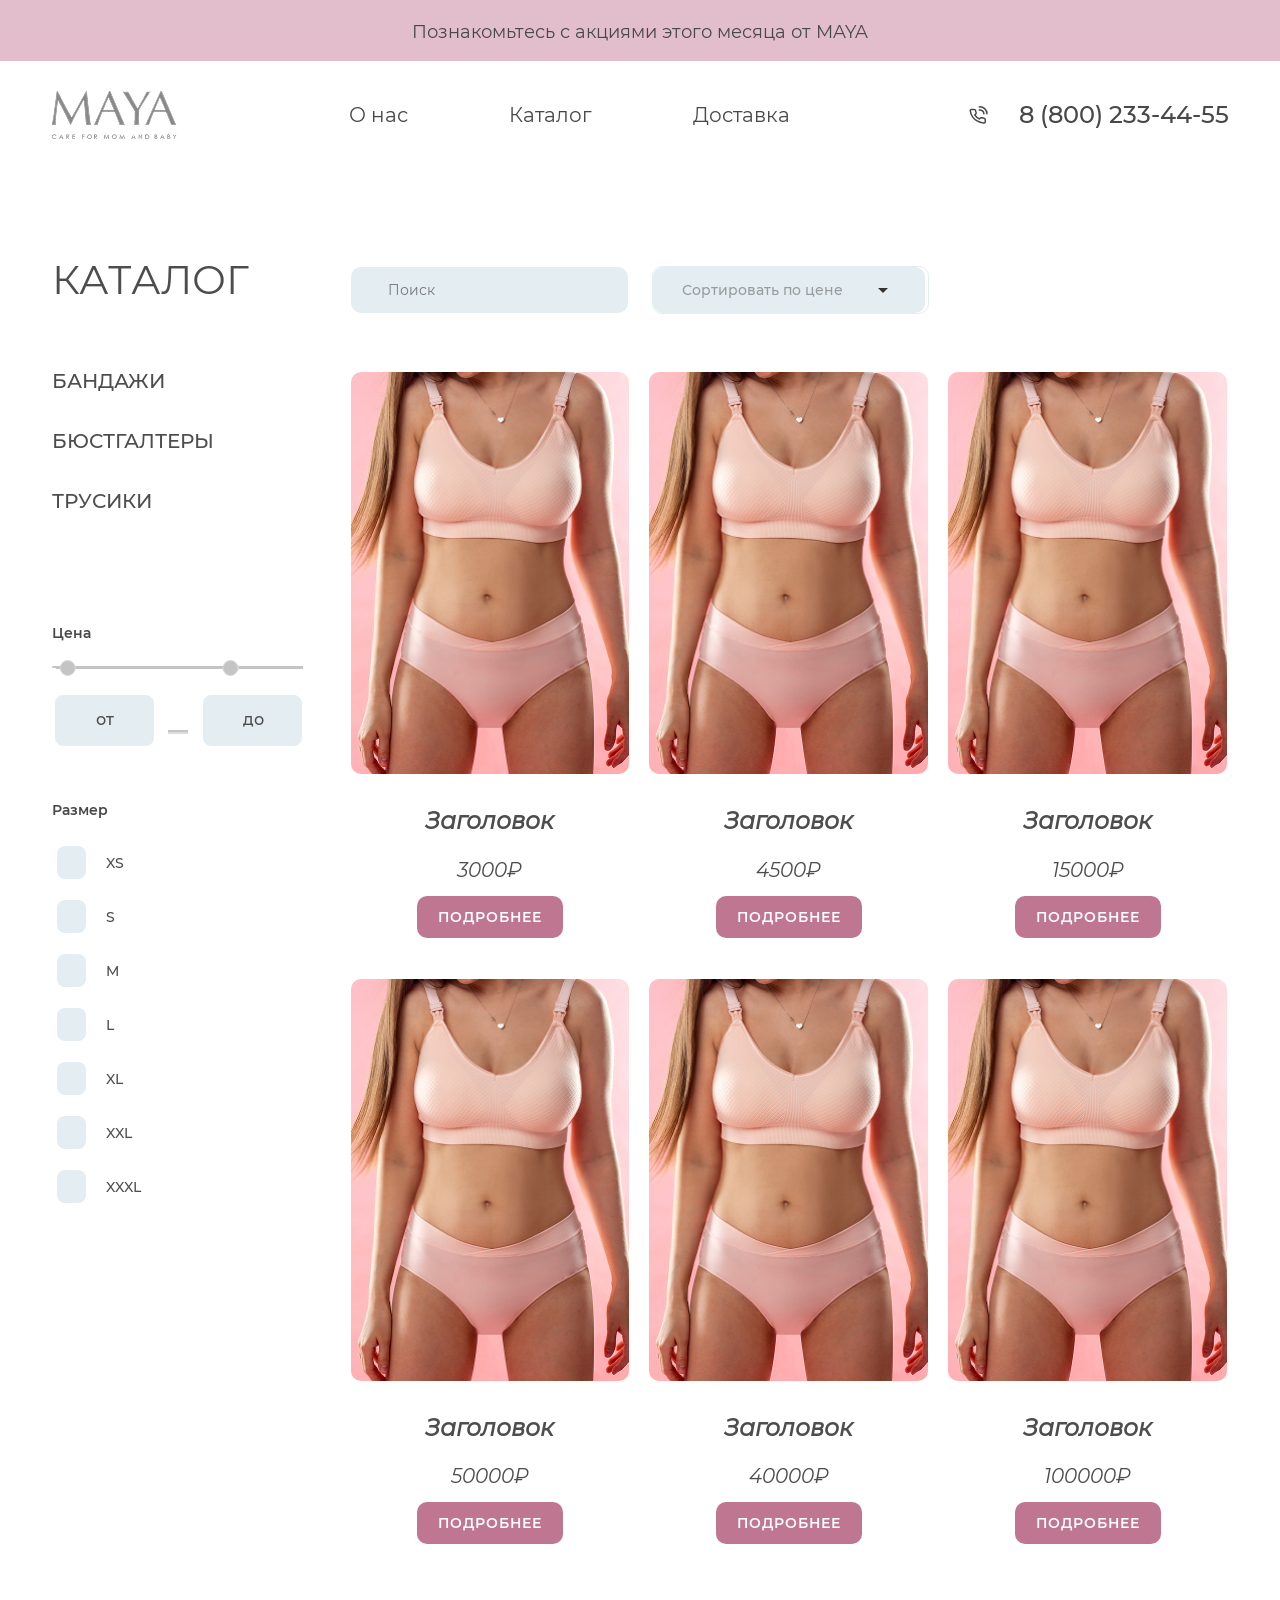
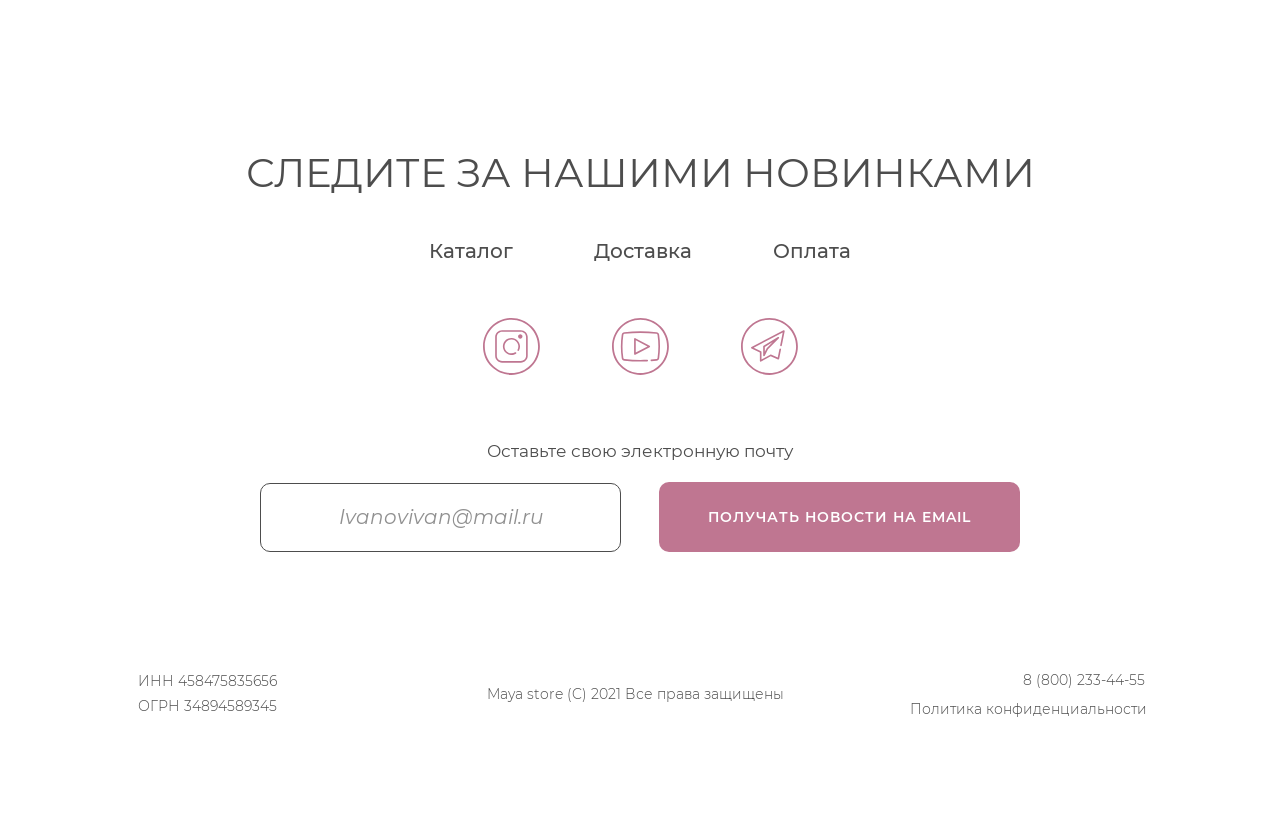
==== commit 1871e5bf: "Магазин нижнего женского белья" ====
--- a/catalog.html
+++ b/catalog.html
@@ -14,7 +14,7 @@
     <!-- здесь ссылка на сайт-->
     <meta property="og:url" content="http://....ru/">
     <!-- <meta property="og:image" content="картинка для поисковиков ссылка"> -->
-    <meta property="og:image" content="https://raw.githubusercontent.com/leska-ver/leska-portfolio/main/img/propertyOgImage.jpg">
+    <!-- <meta property="og:image" content="https://raw.githubusercontent.com/leska-ver/leska-portfolio/main/img/propertyOgImage.jpg"> -->
     <meta name="keywords" content="заказать, цена, бельё, женское, мам">
     <!-- // Для поиска в сети-->
     <title>MAYA-Каталог</title>
@@ -64,10 +64,10 @@
             <a class="header__bottom-telephone tundora border-tapestry" href="tel:+78002334455" aria-label="Номер для связи">
               <span>
                 <svg width="40" height="40" viewBox="0 0 40 40" fill="none" xmlns="http://www.w3.org/2000/svg">
-                  <path d="M26.2625 24.6418V26.7035C26.2633 26.8949 26.2203 27.0843 26.1362 27.2597C26.0522 27.435 25.9288 27.5925 25.7742 27.7218C25.6195 27.8512 25.4369 27.9497 25.2381 28.0111C25.0392 28.0724 24.8285 28.0951 24.6195 28.0779C22.3003 27.8481 20.0726 27.1255 18.1153 25.9682C16.2943 24.9131 14.7504 23.5053 13.5933 21.8449C12.3196 20.0521 11.5269 18.0109 11.2796 15.8867C11.2607 15.6967 11.2855 15.5052 11.3523 15.3243C11.4191 15.1435 11.5264 14.9773 11.6675 14.8364C11.8086 14.6955 11.9803 14.5829 12.1717 14.5058C12.3632 14.4287 12.5701 14.3888 12.7794 14.3886H15.0404C15.4061 14.3853 15.7607 14.5034 16.038 14.7209C16.3154 14.9384 16.4965 15.2404 16.5477 15.5706C16.6431 16.2304 16.8201 16.8782 17.0753 17.5017C17.1767 17.7477 17.1986 18.015 17.1385 18.272C17.0784 18.529 16.9387 18.7649 16.7361 18.9517L15.779 19.8245C16.8518 21.5449 18.4141 22.9695 20.301 23.9478L21.2581 23.075C21.463 22.8902 21.7217 22.7629 22.0036 22.7081C22.2854 22.6533 22.5786 22.6733 22.8484 22.7658C23.5321 22.9984 24.2426 23.1598 24.9662 23.2468C25.3323 23.2939 25.6666 23.462 25.9056 23.7193C26.1446 23.9765 26.2716 24.3048 26.2625 24.6418Z" stroke="#484848" stroke-width="1.5" stroke-linecap="round" stroke-linejoin="round"/>
-                  <path d="M27.9997 18.8067C27.9997 14.7135 24.3193 11.4472 20.2725 11.8946" stroke="#484848" stroke-width="1.5" stroke-linecap="round" stroke-linejoin="round"/>
-                  <path d="M24.9088 18.808C24.9088 16.5335 22.7006 14.7186 20.2725 14.9672" stroke="#484848" stroke-width="1.5" stroke-linecap="round" stroke-linejoin="round"/>
-                  <circle opacity="0.8" cx="20" cy="20" r="19.5" stroke="#484848"/>
+                  <path d="M26.2625 24.6418V26.7035C26.2633 26.8949 26.2203 27.0843 26.1362 27.2597C26.0522 27.435 25.9288 27.5925 25.7742 27.7218C25.6195 27.8512 25.4369 27.9497 25.2381 28.0111C25.0392 28.0724 24.8285 28.0951 24.6195 28.0779C22.3003 27.8481 20.0726 27.1255 18.1153 25.9682C16.2943 24.9131 14.7504 23.5053 13.5933 21.8449C12.3196 20.0521 11.5269 18.0109 11.2796 15.8867C11.2607 15.6967 11.2855 15.5052 11.3523 15.3243C11.4191 15.1435 11.5264 14.9773 11.6675 14.8364C11.8086 14.6955 11.9803 14.5829 12.1717 14.5058C12.3632 14.4287 12.5701 14.3888 12.7794 14.3886H15.0404C15.4061 14.3853 15.7607 14.5034 16.038 14.7209C16.3154 14.9384 16.4965 15.2404 16.5477 15.5706C16.6431 16.2304 16.8201 16.8782 17.0753 17.5017C17.1767 17.7477 17.1986 18.015 17.1385 18.272C17.0784 18.529 16.9387 18.7649 16.7361 18.9517L15.779 19.8245C16.8518 21.5449 18.4141 22.9695 20.301 23.9478L21.2581 23.075C21.463 22.8902 21.7217 22.7629 22.0036 22.7081C22.2854 22.6533 22.5786 22.6733 22.8484 22.7658C23.5321 22.9984 24.2426 23.1598 24.9662 23.2468C25.3323 23.2939 25.6666 23.462 25.9056 23.7193C26.1446 23.9765 26.2716 24.3048 26.2625 24.6418Z" stroke="#484848" stroke-width="1.5" stroke-linecap="round" stroke-linejoin="round"></path>
+                  <path d="M27.9997 18.8067C27.9997 14.7135 24.3193 11.4472 20.2725 11.8946" stroke="#484848" stroke-width="1.5" stroke-linecap="round" stroke-linejoin="round"></path>
+                  <path d="M24.9088 18.808C24.9088 16.5335 22.7006 14.7186 20.2725 14.9672" stroke="#484848" stroke-width="1.5" stroke-linecap="round" stroke-linejoin="round"></path>
+                  <circle opacity="0.8" cx="20" cy="20" r="19.5" stroke="#484848;"></circle>
                 </svg>
               </span>
               8 (800) 233-44-55
@@ -77,15 +77,15 @@
       </header>
       <main>
         <section class="katalog">
-            <!-- ВСЕ радио-кнопки ВНЕШНИМИ элементами -->
-            <input class="katalog__input" type="radio" id="reset" name="color" checked style="display: none;" />
-            <input class="katalog__input" type="radio" id="blueXs" name="color" style="display: none;" />
-            <input class="katalog__input" type="radio" id="redS" name="color" style="display: none;" />
-            <input class="katalog__input" type="radio" id="greenM" name="color" style="display: none;" />
-            <input class="katalog__input" type="radio" id="yellowL" name="color" style="display: none;" />
-            <input class="katalog__input" type="radio" id="pinkXL" name="color" style="display: none;" />
-            <input class="katalog__input" type="radio" id="brownXXL" name="color" style="display: none;" />
-            <input class="katalog__input" type="radio" id="goldXXXL" name="color" style="display: none;" />
+          <!-- ВСЕ радио-кнопки ВНЕШНИМИ элементами -->
+          <input class="katalog__input" type="radio" id="reset" name="color" checked style="display: none;;">
+          <input class="katalog__input" type="radio" id="blueXs" name="color" style="display: none;;">
+          <input class="katalog__input" type="radio" id="redS" name="color" style="display: none;;">
+          <input class="katalog__input" type="radio" id="greenM" name="color" style="display: none;;">
+          <input class="katalog__input" type="radio" id="yellowL" name="color" style="display: none;;">
+          <input class="katalog__input" type="radio" id="pinkXL" name="color" style="display: none;;">
+          <input class="katalog__input" type="radio" id="brownXXL" name="color" style="display: none;;">
+          <input class="katalog__input" type="radio" id="goldXXXL" name="color" style="display: none;;">
           <div class="katalog__container container">
             <div class="katalog__left">
               <h2 class="katalog__h2 h2">каталог</h2>
@@ -105,12 +105,14 @@
                 <form class="katalog__form" action="#"  aria-label="выберите цену">
                   <div class="katalog__price-slide" id="range-slider"></div>
                   <div class="katalog__labelprice">
-                    <label class="katalog__label-ot" tabindex="0" role="button" aria-label="Изменить минимальную цену">
+                    <label class="katalog__label-ot" tabindex="0">
+                      <span class="visually-hidden">Изменить минимальную цену</span><!-- Типа aria-label="Изменить минимальную цену" -->
                       <span class="katalog__price-display" id="min-display">от</span>
                       <input class="katalog__price-input first-price" type="number" id="first-price" min="0" max="225000" value="2000" style="display: none;">
                     </label>
                     <div class="katalog__line" role="presentation" aria-hidden="true"></div>
-                    <label class="katalog__label-do" tabindex="0" role="button" aria-label="Изменить максимальную цену">
+                    <label class="katalog__label-do" tabindex="0">
+                      <span class="visually-hidden">Изменить максимальную цену</span><!-- Типа aria-label="Изменить максимальную цену" -->
                       <span class="katalog__price-display" id="max-display">до</span>
                       <input class="katalog__price-input second-price" type="number" id="second-price" min="0" max="225000" value="150000" style="display: none;">
                     </label>
@@ -120,14 +122,30 @@
               <!-- Размеры (цвета) -->
               <h3 class="katalog__h3 h3">Размер</h3>
               <!-- Только лейблы -->
-              <label class="katalog__radio katalog__radio--vse katalog__radio--reset" for="reset" tabindex="0" aria-label="Все размеры" style="display: none;"><!-- Все--></label>
-              <label class="katalog__radio katalog__radio--xs" for="blueXs" tabindex="0" aria-label="Размер XS"><!--XS--></label>
-              <label class="katalog__radio katalog__radio--s" for="redS" tabindex="0" aria-label="Размер S"><!--S--></label>
-              <label class="katalog__radio katalog__radio--m" for="greenM" tabindex="0" aria-label="Размер M"><!--M--></label>
-              <label class="katalog__radio katalog__radio--l" for="yellowL" tabindex="0" aria-label="Размер L"><!--L--></label>
-              <label class="katalog__radio katalog__radio--xl" for="pinkXL" tabindex="0" aria-label="Размер XL"><!--XL--></label>
-              <label class="katalog__radio katalog__radio--xxl" for="brownXXL" tabindex="0" aria-label="Размер XXL"><!--XXL--></label>
-              <label class="katalog__radio katalog__radio--xxxl" for="goldXXXL" tabindex="0" aria-label="Размер XXXL"><!--XXXL--></label>
+              <label class="katalog__radio katalog__radio--vse katalog__radio--reset" for="reset" tabindex="0" style="display: none;">
+                <span class="visually-hidden">Все размеры</span><!-- Типа aria-label="Все размеры" -->
+              </label>
+              <label class="katalog__radio katalog__radio--xs" for="blueXs" tabindex="0">
+                <span class="visually-hidden">Размер XS</span><!-- Типа aria-label="Размер XS" -->
+              </label>
+              <label class="katalog__radio katalog__radio--s" for="redS" tabindex="0">
+                <span class="visually-hidden">Размер S</span><!-- Типа aria-label="Размер S" -->
+              </label>
+              <label class="katalog__radio katalog__radio--m" for="greenM" tabindex="0">
+                <span class="visually-hidden">Размер M</span><!-- Типа aria-label="Размер M" -->
+              </label>
+              <label class="katalog__radio katalog__radio--l" for="yellowL" tabindex="0">
+                <span class="visually-hidden">Размер L</span><!-- Типа aria-label="Размер L" -->
+              </label>
+              <label class="katalog__radio katalog__radio--xl" for="pinkXL" tabindex="0">
+                <span class="visually-hidden">Размер XL</span><!-- Типа aria-label="Размер XL" -->
+              </label>
+              <label class="katalog__radio katalog__radio--xxl" for="brownXXL" tabindex="0">
+                <span class="visually-hidden">Размер XXL</span><!-- Типа aria-label="Размер XXL" -->
+              </label>
+              <label class="katalog__radio katalog__radio--xxxl" for="goldXXXL" tabindex="0">
+                <span class="visually-hidden">Размер XXXL</span><!-- Типа aria-label="Размер XXXL" -->
+              </label>
             </div>
             <div class="katalog__right">
               <div class="katalog__parameters">
@@ -135,12 +153,12 @@
                 <form class="katalog__search">
                   <button type="button" aria-label="Поиск по товарам" class="katalog__search-icon">
                     <svg class="icon-search" width="14" height="14" viewBox="0 0 14 14" fill="none" xmlns="http://www.w3.org/2000/svg">
-                      <path fill-rule="evenodd" clip-rule="evenodd" d="M4.49645 9.50337C6.28874 11.2956 9.19461 11.2956 10.9869 9.50337C12.7792 7.71112 12.7792 4.8053 10.9869 3.01305C9.19461 1.22079 6.28874 1.22079 4.49645 3.01305C2.70416 4.8053 2.70416 7.71112 4.49645 9.50337ZM3.31637 10.6834C5.7604 13.1274 9.72295 13.1274 12.167 10.6834C14.611 8.23945 14.611 4.27697 12.167 1.83299C9.72295 -0.610996 5.7604 -0.610996 3.31637 1.83299C0.872338 4.27697 0.872338 8.23945 3.31637 10.6834Z" fill="#4C4C4C"/>
-                      <path d="M3.61183 8.61815L5.38195 10.3882L2.13673 13.6334C1.64792 14.1222 0.85541 14.1222 0.366604 13.6334C-0.122201 13.1446 -0.122201 12.3521 0.366604 11.8633L3.61183 8.61815Z" fill="#4C4C4C"/>
+                      <path fill-rule="evenodd" clip-rule="evenodd" d="M4.49645 9.50337C6.28874 11.2956 9.19461 11.2956 10.9869 9.50337C12.7792 7.71112 12.7792 4.8053 10.9869 3.01305C9.19461 1.22079 6.28874 1.22079 4.49645 3.01305C2.70416 4.8053 2.70416 7.71112 4.49645 9.50337ZM3.31637 10.6834C5.7604 13.1274 9.72295 13.1274 12.167 10.6834C14.611 8.23945 14.611 4.27697 12.167 1.83299C9.72295 -0.610996 5.7604 -0.610996 3.31637 1.83299C0.872338 4.27697 0.872338 8.23945 3.31637 10.6834Z" fill="#4C4C4C;"></path>
+                      <path d="M3.61183 8.61815L5.38195 10.3882L2.13673 13.6334C1.64792 14.1222 0.85541 14.1222 0.366604 13.6334C-0.122201 13.1446 -0.122201 12.3521 0.366604 11.8633L3.61183 8.61815Z" fill="#4C4C4C;"></path>
                     </svg>
                     <!-- Иконка крестика (скрыта по умолчанию) -->
                     <svg class="icon-clear" width="14" height="14" viewBox="0 0 14 14" fill="none" style="display: none;">
-                      <path d="M13 1L1 13M1 1L13 13" stroke="#4C4C4C" stroke-width="2" stroke-linecap="round"/>
+                      <path d="M13 1L1 13M1 1L13 13" stroke="#4C4C4C" stroke-width="2" stroke-linecap="round"></path>
                     </svg>
                   </button>
                   <input type="search" class="katalog__search-input" placeholder="Поиск" name="search">
@@ -167,10 +185,10 @@
                     </div>
                     <div class="katalog__filter-block">
                       <div><!--Блок для выравнивание текста-->
-                        <p class="katalog__filter-desc">
-                          <span class="katalog__filter-name">Заголовок</span>
+                        <div class="katalog__filter-desc">
+                          <h3 class="katalog__filter-h3">Заголовок</h3>
                           <span class="katalog__filter-price">3000₽</span>
-                        </p>                        
+                        </div>                        
                       </div> 
                       <div class="katalog__filter-action">
                         <a class="katalog__filter-btn btn" href="productCard.html" target="_blank">подробнее</a>
@@ -185,10 +203,10 @@
                     </div>
                     <div class="katalog__filter-block">
                       <div><!--Блок для выравнивание текста-->
-                        <p class="katalog__filter-desc">
-                          <span class="katalog__filter-name">Заголовок</span>
+                        <div class="katalog__filter-desc">
+                          <h3 class="katalog__filter-h3">Заголовок</h3>
                           <span class="katalog__filter-price">4500₽</span>
-                        </p>                        
+                        </div>                        
                       </div> 
                       <div class="katalog__filter-action">
                         <a class="katalog__filter-btn btn" href="productCard.html" target="_blank">подробнее</a>
@@ -203,10 +221,10 @@
                     </div>
                     <div class="katalog__filter-block">
                       <div><!--Блок для выравнивание текста-->
-                        <p class="katalog__filter-desc">
-                          <span class="katalog__filter-name">Заголовок</span>
+                        <div class="katalog__filter-desc">
+                          <h3 class="katalog__filter-h3">Заголовок</h3>
                           <span class="katalog__filter-price">15000₽</span>
-                        </p>                        
+                        </div>                         
                       </div> 
                       <div class="katalog__filter-action">
                         <a class="katalog__filter-btn btn" href="productCard.html" target="_blank">подробнее</a>
@@ -221,10 +239,10 @@
                     </div>
                     <div class="katalog__filter-block">
                       <div><!--Блок для выравнивание текста-->
-                        <p class="katalog__filter-desc">
-                          <span class="katalog__filter-name">Заголовок</span>
+                        <div class="katalog__filter-desc">
+                          <h3 class="katalog__filter-h3">Заголовок</h3>
                           <span class="katalog__filter-price">50000₽</span>
-                        </p>                        
+                        </div>                         
                       </div> 
                       <div class="katalog__filter-action">
                         <a class="katalog__filter-btn btn" href="productCard.html" target="_blank">подробнее</a>
@@ -239,10 +257,10 @@
                     </div>
                     <div class="katalog__filter-block">
                       <div><!--Блок для выравнивание текста-->
-                        <p class="katalog__filter-desc">
-                          <span class="katalog__filter-name">Заголовок</span>
+                        <div class="katalog__filter-desc">
+                          <h3 class="katalog__filter-h3">Заголовок</h3>
                           <span class="katalog__filter-price">40000₽</span>
-                        </p>                        
+                        </div>                         
                       </div> 
                       <div class="katalog__filter-action">
                         <a class="katalog__filter-btn btn" href="productCard.html" target="_blank">подробнее</a>
@@ -257,10 +275,10 @@
                     </div>
                     <div class="katalog__filter-block">
                       <div><!--Блок для выравнивание текста-->
-                        <p class="katalog__filter-desc">
-                          <span class="katalog__filter-name">Заголовок</span>
+                        <div class="katalog__filter-desc">
+                          <h3 class="katalog__filter-h3">Заголовок</h3>
                           <span class="katalog__filter-price">1000₽</span>
-                        </p>                        
+                        </div>                        
                       </div> 
                       <div class="katalog__filter-action">
                         <a class="katalog__filter-btn btn" href="productCard.html" target="_blank">подробнее</a>
@@ -275,10 +293,10 @@
                     </div>
                     <div class="katalog__filter-block">
                       <div><!--Блок для выравнивание текста-->
-                        <p class="katalog__filter-desc">
-                          <span class="katalog__filter-name">Заголовок</span>
+                        <div class="katalog__filter-desc">
+                          <h3 class="katalog__filter-h3">Заголовок</h3>
                           <span class="katalog__filter-price">177077₽</span>
-                        </p>                        
+                        </div>                         
                       </div> 
                       <div class="katalog__filter-action">
                         <a class="katalog__filter-btn btn" href="productCard.html" target="_blank">подробнее</a>
@@ -293,10 +311,10 @@
                     </div>
                     <div class="katalog__filter-block">
                       <div><!--Блок для выравнивание текста-->
-                        <p class="katalog__filter-desc">
-                          <span class="katalog__filter-name">Заголовок</span>
+                        <div class="katalog__filter-desc">
+                          <h3 class="katalog__filter-h3">Заголовок</h3>
                           <span class="katalog__filter-price">200033₽</span>
-                        </p>                        
+                        </div>                         
                       </div> 
                       <div class="katalog__filter-action">
                         <a class="katalog__filter-btn btn" href="productCard.html" target="_blank">подробнее</a>
@@ -311,10 +329,10 @@
                     </div>
                     <div class="katalog__filter-block">
                       <div><!--Блок для выравнивание текста-->
-                        <p class="katalog__filter-desc">
-                          <span class="katalog__filter-name">Заголовок</span>
+                        <div class="katalog__filter-desc">
+                          <h3 class="katalog__filter-h3">Заголовок</h3>
                           <span class="katalog__filter-price">190500₽</span>
-                        </p>                        
+                        </div>                         
                       </div> 
                       <div class="katalog__filter-action">
                         <a class="katalog__filter-btn btn" href="productCard.html" target="_blank">подробнее</a>
@@ -329,10 +347,10 @@
                     </div>
                     <div class="katalog__filter-block">
                       <div><!--Блок для выравнивание текста-->
-                        <p class="katalog__filter-desc">
-                          <span class="katalog__filter-name">Заголовок</span>
-                          <span class="katalog__filter-price">210003₽</span>
-                        </p>                        
+                        <div class="katalog__filter-desc">
+                          <h3 class="katalog__filter-h3">Заголовок</h3>
+                          <span class="katalog__filter-price">21003₽</span>
+                        </div>                         
                       </div> 
                       <div class="katalog__filter-action">
                         <a class="katalog__filter-btn btn" href="productCard.html" target="_blank">подробнее</a>
@@ -347,10 +365,10 @@
                     </div>
                     <div class="katalog__filter-block">
                       <div><!--Блок для выравнивание текста-->
-                        <p class="katalog__filter-desc">
-                          <span class="katalog__filter-name">Заголовок</span>
+                        <div class="katalog__filter-desc">
+                          <h3 class="katalog__filter-h3">Заголовок</h3>
                           <span class="katalog__filter-price">225000₽</span>
-                        </p>                        
+                        </div>                        
                       </div> 
                       <div class="katalog__filter-action">
                         <a class="katalog__filter-btn btn" href="productCard.html" target="_blank">подробнее</a>
@@ -365,10 +383,10 @@
                     </div>
                     <div class="katalog__filter-block">
                       <div><!--Блок для выравнивание текста-->
-                        <p class="katalog__filter-desc">
-                          <span class="katalog__filter-name">Колобок</span>
+                        <div class="katalog__filter-desc">
+                          <h3 class="katalog__filter-h3">Колобок</h3>
                           <span class="katalog__filter-price">152000₽</span>
-                        </p>                        
+                        </div>                         
                       </div> 
                       <div class="katalog__filter-action">
                         <a class="katalog__filter-btn btn" href="productCard.html" target="_blank">подробнее</a>
@@ -383,10 +401,10 @@
                     </div>
                     <div class="katalog__filter-block">
                       <div><!--Блок для выравнивание текста-->
-                        <p class="katalog__filter-desc">
-                          <span class="katalog__filter-name">Заголовок</span>
+                        <div class="katalog__filter-desc">
+                          <h3 class="katalog__filter-h3">Заголовок</h3>
                           <span class="katalog__filter-price">150001₽</span>
-                        </p>                        
+                        </div>                         
                       </div> 
                       <div class="katalog__filter-action">
                         <a class="katalog__filter-btn btn" href="productCard.html" target="_blank">подробнее</a>
@@ -401,10 +419,10 @@
                     </div>
                     <div class="katalog__filter-block">
                       <div><!--Блок для выравнивание текста-->
-                        <p class="katalog__filter-desc">
-                          <span class="katalog__filter-name">Богач</span>
+                        <div class="katalog__filter-desc">
+                          <h3 class="katalog__filter-h3">Богач</h3>
                           <span class="katalog__filter-price">200150₽</span>
-                        </p>                        
+                        </div>                        
                       </div> 
                       <div class="katalog__filter-action">
                         <a class="katalog__filter-btn btn" href="productCard.html" target="_blank">подробнее</a>
@@ -465,12 +483,16 @@
             </nav>            
             <!-- Допустим, это блок с email подпиской --> 
             <p class="latest__text">Оставьте свою электронную почту</p>
-            <form class="latest__form modal__form_js" action="mail.php" enctype="multipart/form-data" method="POST" aria-label="Здесь Вы можете получать новости на email" novalidate="novalidate">
-              <input type="hidden" name="admin_email[]" value="darki@yandex.ru"><!--darki@yandex.ru-->
-              <input type="hidden" name="admin_email[]" value="darki@mail.ru">
-              <input type="hidden" name="form_subject" value="Получать новости на email">
+            <form class="latest__form" action="mail.php" enctype="multipart/form-data" method="POST" aria-label="Здесь Вы можете получать новости на email" novalidate="novalidate">
+              <!-- Скрытые поля ДЛЯ АДМИНА -->
+              <input type="hidden" name="admin_email[]" value="lyaisan.333@yandex.ru"><!--darki@yandex.ru-->
+              <input type="hidden" name="admin_email[]" value="floristika57@mail.ru"><!--darki@mail.ru-->
+              <input type="hidden" name="form_subject" value="Получать новости на email"><!-- Для кнопки -->
               <!-- ЭТО для ясности (форме шаблон) -->
               <input type="hidden" name="form_type" value="subscribe">
+              <input type="hidden" name="name" value="Подписка на email">
+              <!-- Скрытое поле для определения страницы (заполняется через скрипт) -->
+              <input type="hidden" name="page_url" id="page_url" value="каталог">
               <!-- Обернула в div, если понядобиться ещё один label -->
               <div class="latest__block">
                 <!--data здесь он обрабатывает плагин валидатор кода-->
@@ -508,5 +530,62 @@
 	  <!-- Мои -->
      <script src="js/catalog.js"></script>
     <script src="js/script.js"></script>
+
+    <!-- AJAX - Чтобы сайт не прыгал, нужно отправлять форму без перезагрузки страницы. ОН должен стоят после ваших скриптов, но до закрывающего тега </body>. -->
+    <script>
+      document.addEventListener('DOMContentLoaded', function() {
+      // Ловим любые формы, которые отправляются на mail.php ИЛИ mail-NoLoga.php
+      const forms = document.querySelectorAll('form[action*="mail.php"], form[action*="mail-NoLoga.php"]');
+
+      forms.forEach(form => {
+        form.addEventListener('submit', function(e) {
+          e.preventDefault(); // Останавливаем обычную отправку
+
+          const formData = new FormData(this);
+
+          fetch(this.action, {
+            method: 'POST',
+            body: formData
+          })
+          .then(response => {
+            if (response.ok) {
+              // Показываем сообщение об успехе
+              const message = document.createElement('div');
+              message.className = 'success-message';
+              message.textContent = '👍 Спасибо! Данные отправлены.';
+              message.style.cssText = 'position: fixed; top: 20px; right: 20px; background: #BF7691; color: white; padding: 15px 25px; border-radius: 5px; box-shadow: 0 4px 6px rgba(0,0,0,0.1); z-index: 9999; animation: slideIn 0.3s ease;';
+              
+              document.body.appendChild(message);
+              
+              // Убираем сообщение через 3 секунды
+              setTimeout(() => message.remove(), 3000);
+              
+              // Очищаем поле email (если есть)
+              const emailInput = this.querySelector('input[name="email"]');
+              if (emailInput) emailInput.value = '';
+            } else {
+              alert('❌ Ошибка при отправке');
+            }
+          })
+          .catch(error => {
+            console.error('Ошибка:', error);
+            alert('❌ Произошла ошибка');
+          });
+        });
+      });
+    });
+    </script>
+
+    <!-- Скрытое поле для определения страницы (заполняется через скрипт) -->
+    <script>
+      // Определяем, на какой мы странице
+      const path = window.location.pathname;
+      let page = 'неизвестно';
+      
+      if (path.includes('index') || path === '/') page = 'главная';
+      else if (path.includes('catalog')) page = 'каталог';
+      
+      document.getElementById('page_url').value = page;
+    </script> 
   </body>
 </html>
--- a/css/style.css
+++ b/css/style.css
@@ -125,7 +125,7 @@
 }
 
 /*a:visited {
-  color: #BF7691;  Цвет посещенных ссылок 
+  color: var(--color-turkishRose);  Цвет посещенных ссылок 
 }*/
 
 h1, h2, h3, h4, h5, h6, p, a {
@@ -372,7 +372,7 @@
   position: absolute;
   width: 40px;
   height: 6px;
-  background-color: #fff;
+  background-color: var(--color-white);
   transition: .4s;
 }
 
@@ -717,6 +717,11 @@
   background-image: url("../img/catalog/4.jpg");
 }
 
+.card:focus-visible {
+  outline: none; /* убирает синюю рамку */
+  background-color: rgba(191, 118, 145, 0.1); 
+}
+
 .card:hover {
   transform: translateY(-5px);
 }
@@ -752,6 +757,8 @@
   background-color: rgba(0,0,0,0.5);
   transition: opacity 0.3s ease;
   opacity: 0;
+  overflow-y: auto; /* чтобы можно было скроллить внутри модалки */
+  -webkit-overflow-scrolling: touch; /* плавный скролл на iOS */
   z-index: 1000;
 }
 
@@ -767,7 +774,7 @@
   border-radius: 10px;
   width: 90%;
   max-width: 500px;
-  background-color: white;
+  background-color: var(--color-white);
   transform: translateY(-20px);
   transition: all 0.3s ease;
   opacity: 0;
@@ -799,7 +806,12 @@
   font-size: 24px;
   font-weight: bold;
   color: #999;
-  cursor: pointer;
+  outline: none;
+} 
+
+.modal__close:focus {
+  color: var(--color-white);
+  background-color: var(--color-turkishRose);
 }
 
 .modal__close:hover {
@@ -1135,7 +1147,7 @@
   height: 100%;
 }
 
-.reviews__desc {
+.reviews__block {
   display: flex;
   flex-direction: column; /* столбиком */
   align-items: center; /* центрируем элементы */
@@ -1153,19 +1165,25 @@
   align-items: center;
   justify-content: center;
   margin: 0;
-  padding: 0;
+  padding: 0 30px;
   height: 100%; /* ← ЗАНИМАЕТ ВСЮ ВЫСОТУ РОДИТЕЛЯ */
   font-size: clamp(18px, 5vw, 20px);
   font-weight: 400;
+  line-height: 1.5;
   text-align: center;
 }
 
-.reviews__article:hover .reviews__desc {
+.reviews__article:hover .reviews__block {
   color: var(--color-pink);
+}
+
+.reviews__name-age {
+  font-size: clamp(14px, 5vw, 18px);
 }
 
 .reviews__name-age, 
 .reviews__city {
+  margin: 0;
   text-align: center;
 }
 
@@ -1190,7 +1208,7 @@
 }
 
 .otzyvy2 .reviews__list {
-  margin-bottom: 41px;
+  margin-bottom: 15px;
 }
 /*** // otzyvy2(reviews)-1920px страница отзывов ***/
 
@@ -1279,7 +1297,7 @@
 }
 /* // Состояние когда аккордеон открыт */
 
-.fag__text {
+.faq__text {
   line-height: 1.5;
 }
 /*** // faq-1920px аккордеона (табов)***/
@@ -1635,7 +1653,7 @@
   border-radius: 10px;
   width: 100%;
   height: 100%;
-  background-color: #BF7691;
+  background-color: var(--color-turkishRose);
   opacity: 0; 
   transition: opacity 0.3s ease; /* для плавного появления */
   pointer-events: none; /* чтобы не мешать ховеру на родителе */
@@ -1677,7 +1695,7 @@
   grid-template-columns: repeat(2, 60px);
   gap: 20px;
   margin: 0 0 17px -32px;
-  color: white; /* для текста "2,4К" */
+  color: var(--color-white); /* для текста "2,4К" */
 }
 
 .instagram__svg {
@@ -1699,7 +1717,7 @@
 
 .instagram__count {
   font-size: clamp(14px, 5vw, 18px);
-  color: white; 
+  color: var(--color-white); 
   vertical-align: middle;
 }
 
@@ -1780,12 +1798,7 @@
   left: -100%;
   width: 50%;
   height: 100%;
-  background: linear-gradient(
-    90deg,
-    transparent,
-    rgba(255, 255, 255, 0.4),
-    transparent
-  );
+  background: linear-gradient(90deg, transparent, rgba(255, 255, 255, 0.4), transparent);
   animation: mayaShine 1s ease 0.5s;
 }
 
@@ -1989,7 +2002,7 @@
 /* КРУГЛЫЕ РУЧКИ ПОЛЗУНКА (в js) */
 .katalog__form .noUi-handle {
   border-radius: 50%;  
-  background: var(--color-c4);
+  background-color: var(--color-c4);
   width: 16px;
   height: 16px;
   cursor: pointer;
@@ -2135,7 +2148,7 @@
 /* Для кнопки "Все" отдельный стиль */
 #reset:checked ~ .katalog__left label[for="reset"] {
   background: linear-gradient(135deg, #666, #888);
-  color: white;
+  color: var(--color-white);
   border-color: #555;
 }
 
@@ -2257,7 +2270,7 @@
 
 .katalog__search-input:focus-visible {
   border: 1px solid transparent;
-  color: #000;
+  color: var(--color-black);
 }
 
 /* Убрать нативный крестик у search input */
@@ -2458,7 +2471,7 @@
   line-height: .8;
 }
 
-.katalog__filter-name, .katalog__filter-price {
+.katalog__filter-h3, .katalog__filter-price {
   text-align: center;
 }
 
@@ -2470,7 +2483,7 @@
 }
 
 .katalog__filter-btn:hover {
-  background: #B95F76;
+  background-color: var(--color-tapestry);
 }
 
 /* Ползунок цены */
@@ -2497,7 +2510,7 @@
 .katalog__line {
   width: 20px;
   height: 2px;
-  background: #ddd;
+  background-color: #ddd;
 }
 /*** // katalog-1920px ***/
 
@@ -2624,7 +2637,7 @@
 
 .miniature:focus,
 .miniature:focus-visible {
-  border: 2px solid #BF7691;
+  border: 2px solid var(--color-turkishRose);
 }
 
 .miniature:hover {
@@ -2660,20 +2673,19 @@
   display: flex;
   align-items: center;
   justify-content: center;
-  padding-left: 2px;
   border-radius: 50%;
   border: none;
   width: 20px;
   font-size: 25px;
-  color: #BF7691;
+  color: var(--color-turkishRose);
   transition: all 0.3s ease;
   flex-shrink: 0;
 }
 
 .productCard__arrow:focus {
-  background-color: #BF7691;
-  color: #fff;
-  outline: 2px solid #BF7691;
+  background-color: var(--color-turkishRose);
+  color: var(--color-white);
+  outline: 2px solid var(--color-turkishRose);
 }
 
 .productCard__arrow:hover {
@@ -2682,7 +2694,7 @@
 }
 
 .productCard__arrow:disabled {
-  color: #484848;
+  color: var(--color-tundora);
   cursor: not-allowed;
   transform: none;
 }
@@ -2716,7 +2728,7 @@
 .productCard__legend {
   font-weight: 600;
   font-size: 18px;
-  color: #484848;
+  color: var(--color-tundora);
   margin-bottom: 16px;
   padding: 0;
   width: 100%;
@@ -2838,7 +2850,7 @@
 .productCard__label[for="size-xxl"]:focus-visible,
 .productCard__label[for="size-xxxl"]:focus-visible {
     outline: none;
-    background-color: #C4C4C4;
+    background-color: var(--color-c4);
     transform: translateY(-1px);
     animation: radio-pulse 1.5s infinite;
 }
@@ -2884,14 +2896,14 @@
 
 /* Состояние выбранной кнопки */
 .productCard__radio-btn:checked + .custom-radio-btn {
-  border-color: #BF7691;
+  border-color: var(--color-turkishRose);
 }
 .productCard__radio-btn:checked + .custom-radio-btn::after {
   transform: translate(-50%, -50%) scale(1);
 }
 /* Фокус для доступности */
 .productCard__radio-btn:focus-visible + .custom-radio-btn {
-  outline: 2px solid #BF7691;
+  outline: 2px solid var(--color-turkishRose);
   outline-offset: 2px;
 }
 
@@ -2906,13 +2918,13 @@
 }
 
 .productCard__radio-btn:checked + .productCard__color-btn {
-  border-color: #BF7691;
+  border-color: var(--color-turkishRose);
   transform: scale(1.05);
   box-shadow: 0 0 0 2px rgba(191, 118, 145, 0.3);
 }
 
 .productCard__radio-btn:focus-visible + .productCard__color-btn {
-  outline: 2px solid #BF7691;
+  outline: 2px solid var(--color-turkishRose);
   outline-offset: 2px;
 }
 
@@ -2926,7 +2938,7 @@
   max-width: 103px;
   font-size: clamp(12px, 5vw, 16px);
   font-weight: 600;
-  color: white;
+  color: var(--color-white);
   background: linear-gradient(135deg, #BF7691, #B95F76);
   transition: all 0.3s ease;
 }
@@ -3088,9 +3100,13 @@
   color: var(--color-tapestry);
 }
 
+.method-card__intro {
+  margin: 0;
+  font-size: clamp(13px, 5vw, 18px);
+}
+
 .method-card__list {
   margin-bottom: 33px;
-  font-size: clamp(13px, 5vw, 18px);
 }
 
 .method-card__item {
@@ -3120,7 +3136,31 @@
   outline-color: var(--color-tapestry);
 }
 
-
+/* Для AJAX - Чтобы сайт не прыгал, нужно отправлять форму без перезагрузки страницы */
+.success-message {
+  position: fixed;
+  top: 20px;
+  right: 20px;
+  background-color: var(--color-turkishRose);
+  color: var(--color-white);
+  padding: 15px 25px;
+  border-radius: 5px;
+  box-shadow: 0 4px 6px rgba(0,0,0,0.1);
+  z-index: 9999;
+  animation: slideIn 0.3s ease;
+}
+
+@keyframes slideIn {
+  from {
+      transform: translateX(100%);
+      opacity: 0;
+  }
+  to {
+      transform: translateX(0);
+      opacity: 1;
+  }
+}
+/* // Для AJAX - Чтобы сайт не прыгал, нужно отправлять форму без перезагрузки страницы */
 
 @media (max-width: 1400px) {
   .o-nas__block {
